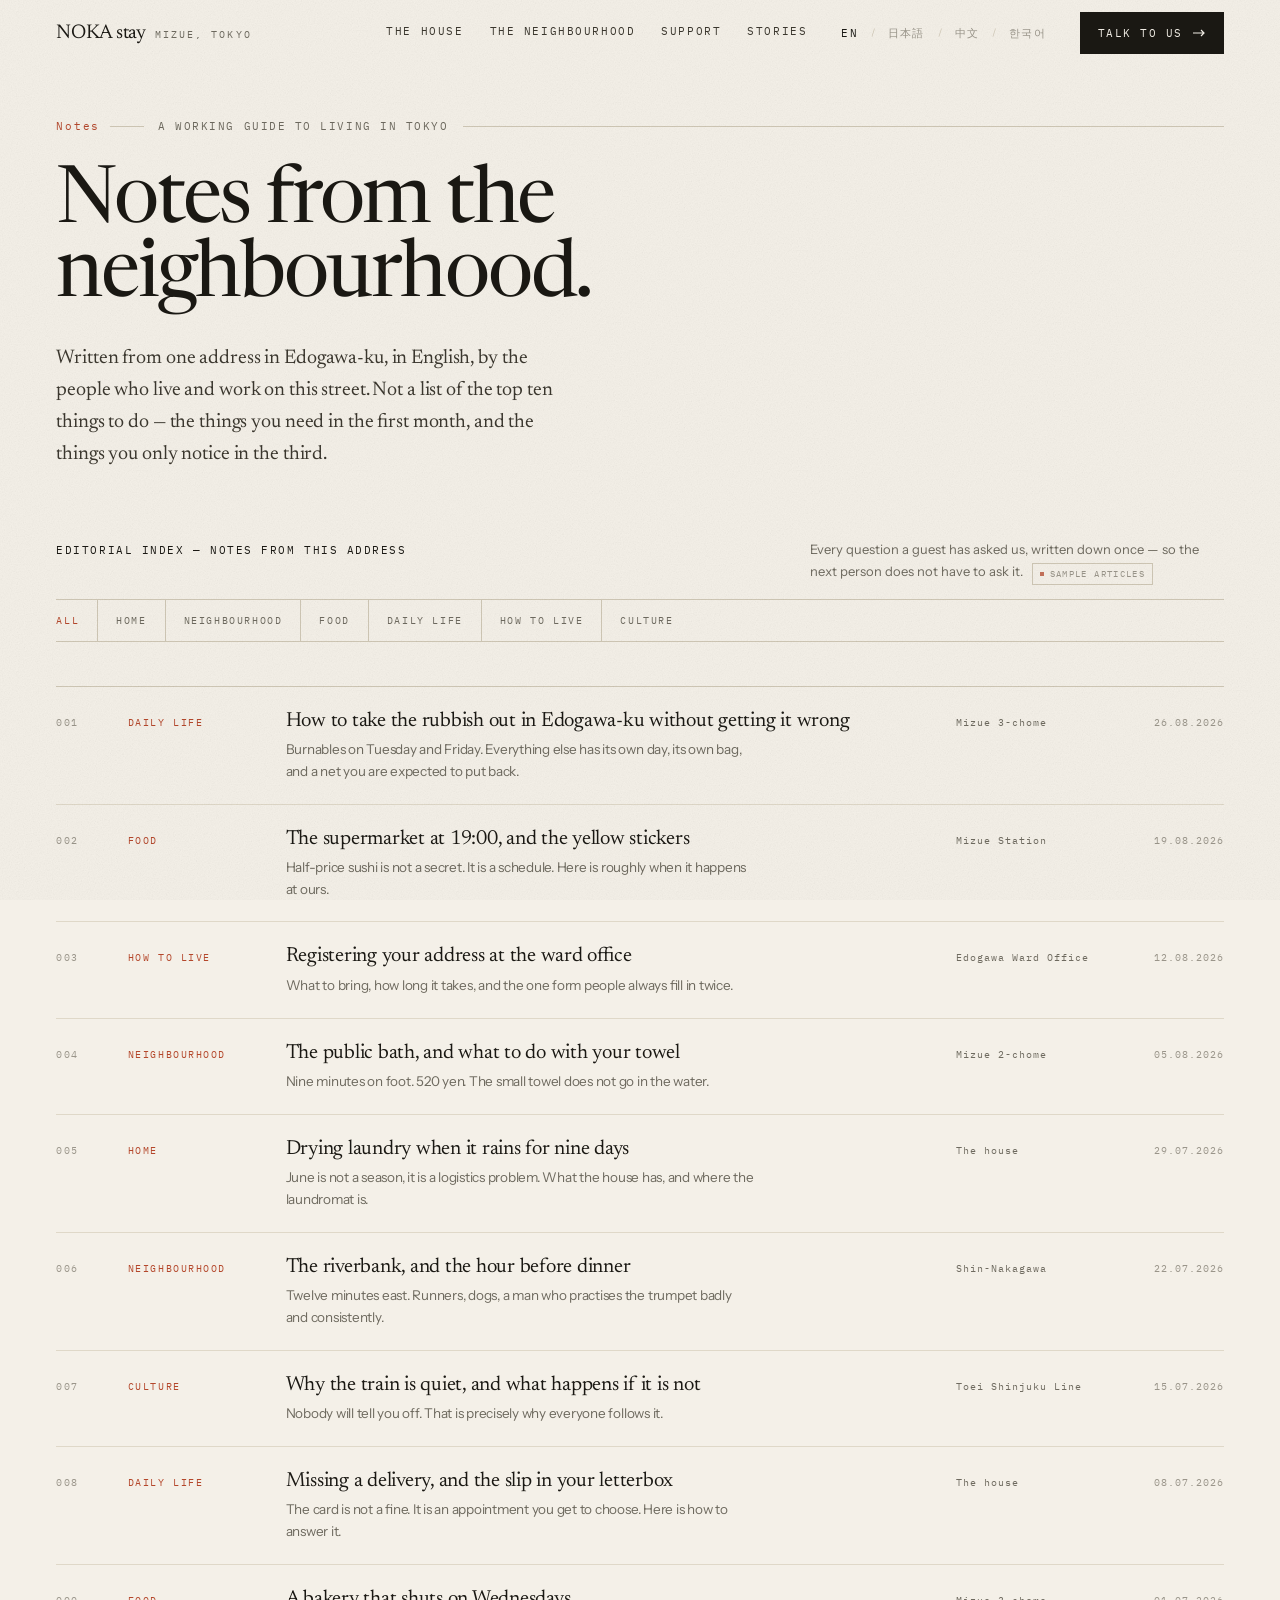
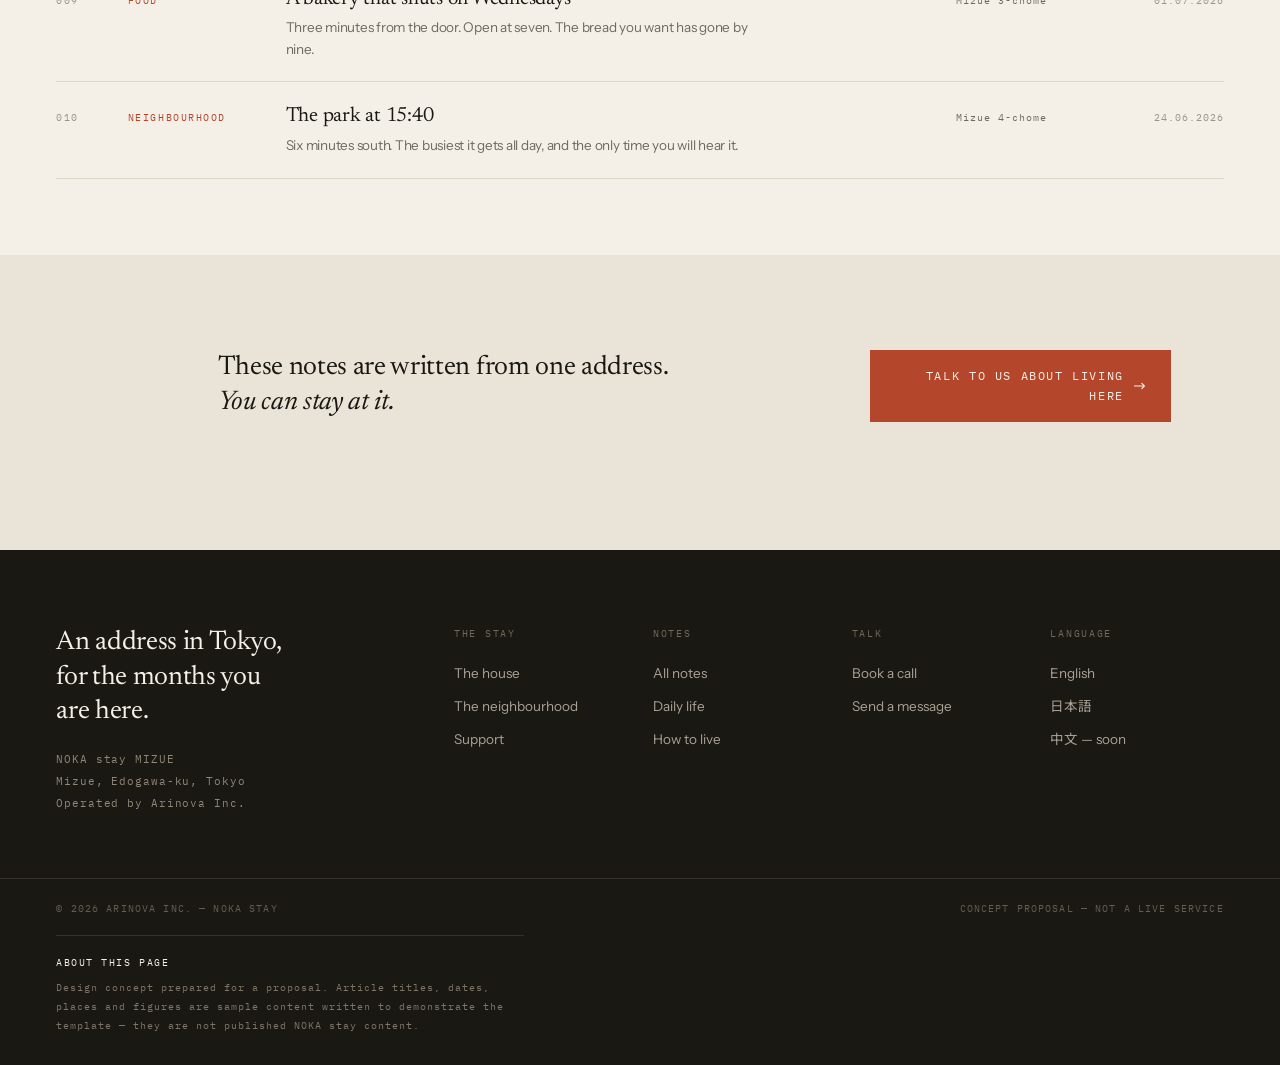
==== stories.html @ d30153d5 "NOKA stay — concept design proposal mock Static concept mock (LP + owned media index + article). Con" ====
<!doctype html>
<html lang="en">
<head>
<meta charset="utf-8">
<meta name="viewport" content="width=device-width, initial-scale=1">
<meta name="robots" content="noindex, nofollow">
<title>Notes from the neighbourhood — NOKA stay</title>
<link rel="preconnect" href="https://fonts.googleapis.com">
<link rel="preconnect" href="https://fonts.gstatic.com" crossorigin>
<link href="https://fonts.googleapis.com/css2?family=Newsreader:ital,opsz,wght@0,6..72,300..600;1,6..72,300..500&family=Instrument+Sans:wght@400;500&family=IBM+Plex+Mono:wght@400;500&family=Noto+Sans+JP:wght@400&family=Noto+Serif+JP:wght@400&display=swap" rel="stylesheet">
<link rel="stylesheet" href="css/tokens.css">
<link rel="stylesheet" href="css/app.css">
</head>
<body>

<header class="hdr is-stuck">
  <div class="wrap hdr__in">
    <a class="brand" href="index.html"><span class="brand__n">NOKA stay</span><span class="brand__t">Mizue, Tokyo</span></a>
    <nav class="nav">
      <a href="index.html#home">The house</a>
      <a href="index.html#street">The neighbourhood</a>
      <a href="index.html#help">Support</a>
      <a href="stories.html">Stories</a>
    </nav>
    <div class="lang">
      <button data-lang class="is-on">EN</button><span>/</span>
      <button data-lang>日本語</button><span>/</span>
      <button data-lang>中文</button><span>/</span>
      <button data-lang>한국어</button>
    </div>
    <a class="btn" href="index.html#talk">Talk to us
      <svg class="btn__ar" width="13" height="8" viewBox="0 0 13 8" fill="none"><path d="M0 4h11M8 1l3 3-3 3" stroke="currentColor" stroke-width="1.2"/></svg>
    </a>
  </div>
</header>

<section class="mhero">
  <div class="wrap">
    <div class="mhero__k"><span class="secno">Notes</span><span class="mono">A working guide to living in Tokyo</span></div>
    <h1 class="d1 mhero__t rv">Notes from the neighbourhood.</h1>
    <p class="lede mhero__d rv rv-d1">Written from one address in Edogawa-ku, in English, by the people who live
      and work on this street. Not a list of the top ten things to do — the things you need
      in the first month, and the things you only notice in the third.</p>
  </div>
</section>

<section class="section--tight">
  <div class="wrap">
    <div class="idx__count rv">
      <p class="mono mono--ink">Editorial index — notes from this address</p>
      <p class="small" style="max-width:46ch;margin:0">Every question a guest has asked us, written down once —
        so the next person does not have to ask it. <span class="prov" style="margin-left:6px">Sample articles</span></p>
    </div>

    <div class="media__cats rv">
      <a class="media__cat is-on" href="#" data-cat="all">All</a>
      <a class="media__cat" href="#" data-cat="home">Home</a>
      <a class="media__cat" href="#" data-cat="hood">Neighbourhood</a>
      <a class="media__cat" href="#" data-cat="food">Food</a>
      <a class="media__cat" href="#" data-cat="daily">Daily life</a>
      <a class="media__cat" href="#" data-cat="howto">How to live</a>
      <a class="media__cat" href="#" data-cat="culture">Culture</a>
    </div>

    <ul class="idx rv">
      <li data-row-cat="daily"><a class="idx__row" href="story.html">
        <span class="idx__no">001</span><span class="idx__cat">Daily life</span>
        <span class="idx__ti">How to take the rubbish out in Edogawa-ku without getting it wrong
          <span>Burnables on Tuesday and Friday. Everything else has its own day, its own bag, and a net you are expected to put back.</span></span>
        <span class="idx__pl">Mizue 3-chome</span><span class="idx__dt">26.08.2026</span>
        <figure class="plate plate--land t-morning idx__peek"><div class="plate__tone"></div><svg class="plate__art"><use href="#p-street"/></svg><div class="plate__grain"></div></figure>
      </a></li>
      <li data-row-cat="food"><a class="idx__row" href="story.html">
        <span class="idx__no">002</span><span class="idx__cat">Food</span>
        <span class="idx__ti">The supermarket at 19:00, and the yellow stickers
          <span>Half-price sushi is not a secret. It is a schedule. Here is roughly when it happens at ours.</span></span>
        <span class="idx__pl">Mizue Station</span><span class="idx__dt">19.08.2026</span>
        <figure class="plate plate--land t-evening idx__peek"><div class="plate__tone"></div><svg class="plate__art"><use href="#p-market"/></svg><div class="plate__grain"></div></figure>
      </a></li>
      <li data-row-cat="howto"><a class="idx__row" href="story.html">
        <span class="idx__no">003</span><span class="idx__cat">How to live</span>
        <span class="idx__ti">Registering your address at the ward office
          <span>What to bring, how long it takes, and the one form people always fill in twice.</span></span>
        <span class="idx__pl">Edogawa Ward Office</span><span class="idx__dt">12.08.2026</span>
        <figure class="plate plate--land t-day idx__peek"><div class="plate__tone"></div><svg class="plate__art"><use href="#p-desk"/></svg><div class="plate__grain"></div></figure>
      </a></li>
      <li data-row-cat="hood"><a class="idx__row" href="story.html">
        <span class="idx__no">004</span><span class="idx__cat">Neighbourhood</span>
        <span class="idx__ti">The public bath, and what to do with your towel
          <span>Nine minutes on foot. 520 yen. The small towel does not go in the water.</span></span>
        <span class="idx__pl">Mizue 2-chome</span><span class="idx__dt">05.08.2026</span>
        <figure class="plate plate--land t-night idx__peek"><div class="plate__tone"></div><svg class="plate__art"><use href="#p-sento"/></svg><div class="plate__grain"></div></figure>
      </a></li>
      <li data-row-cat="home"><a class="idx__row" href="story.html">
        <span class="idx__no">005</span><span class="idx__cat">Home</span>
        <span class="idx__ti">Drying laundry when it rains for nine days
          <span>June is not a season, it is a logistics problem. What the house has, and where the laundromat is.</span></span>
        <span class="idx__pl">The house</span><span class="idx__dt">29.07.2026</span>
        <figure class="plate plate--land t-day idx__peek"><div class="plate__tone"></div><svg class="plate__art"><use href="#p-laundry"/></svg><div class="plate__grain"></div></figure>
      </a></li>
      <li data-row-cat="hood"><a class="idx__row" href="story.html">
        <span class="idx__no">006</span><span class="idx__cat">Neighbourhood</span>
        <span class="idx__ti">The riverbank, and the hour before dinner
          <span>Twelve minutes east. Runners, dogs, a man who practises the trumpet badly and consistently.</span></span>
        <span class="idx__pl">Shin-Nakagawa</span><span class="idx__dt">22.07.2026</span>
        <figure class="plate plate--land t-evening idx__peek"><div class="plate__tone"></div><svg class="plate__art"><use href="#p-river"/></svg><div class="plate__grain"></div></figure>
      </a></li>
      <li data-row-cat="culture"><a class="idx__row" href="story.html">
        <span class="idx__no">007</span><span class="idx__cat">Culture</span>
        <span class="idx__ti">Why the train is quiet, and what happens if it is not
          <span>Nobody will tell you off. That is precisely why everyone follows it.</span></span>
        <span class="idx__pl">Toei Shinjuku Line</span><span class="idx__dt">15.07.2026</span>
        <figure class="plate plate--land t-day idx__peek"><div class="plate__tone"></div><svg class="plate__art"><use href="#p-train"/></svg><div class="plate__grain"></div></figure>
      </a></li>
      <li data-row-cat="daily"><a class="idx__row" href="story.html">
        <span class="idx__no">008</span><span class="idx__cat">Daily life</span>
        <span class="idx__ti">Missing a delivery, and the slip in your letterbox
          <span>The card is not a fine. It is an appointment you get to choose. Here is how to answer it.</span></span>
        <span class="idx__pl">The house</span><span class="idx__dt">08.07.2026</span>
        <figure class="plate plate--land t-morning idx__peek"><div class="plate__tone"></div><svg class="plate__art"><use href="#p-street"/></svg><div class="plate__grain"></div></figure>
      </a></li>
      <li data-row-cat="food"><a class="idx__row" href="story.html">
        <span class="idx__no">009</span><span class="idx__cat">Food</span>
        <span class="idx__ti">A bakery that shuts on Wednesdays
          <span>Three minutes from the door. Open at seven. The bread you want has gone by nine.</span></span>
        <span class="idx__pl">Mizue 3-chome</span><span class="idx__dt">01.07.2026</span>
        <figure class="plate plate--land t-morning idx__peek"><div class="plate__tone"></div><svg class="plate__art"><use href="#p-bakery"/></svg><div class="plate__grain"></div></figure>
      </a></li>
      <li data-row-cat="hood"><a class="idx__row" href="story.html">
        <span class="idx__no">010</span><span class="idx__cat">Neighbourhood</span>
        <span class="idx__ti">The park at 15:40
          <span>Six minutes south. The busiest it gets all day, and the only time you will hear it.</span></span>
        <span class="idx__pl">Mizue 4-chome</span><span class="idx__dt">24.06.2026</span>
        <figure class="plate plate--land t-day idx__peek"><div class="plate__tone"></div><svg class="plate__art"><use href="#p-park"/></svg><div class="plate__grain"></div></figure>
      </a></li>
    </ul>
  </div>
</section>

<section class="section--tight" style="background:var(--paper-2)">
  <div class="wrap backto" style="border-top:0">
    <div class="backto__l">
      <p class="d3">These notes are written from one address.<br><span class="it">You can stay at it.</span></p>
    </div>
    <div class="backto__r">
      <a class="btn btn--lg btn--acc" href="index.html#talk">Talk to us about living here
        <svg class="btn__ar" width="13" height="8" viewBox="0 0 13 8" fill="none"><path d="M0 4h11M8 1l3 3-3 3" stroke="currentColor" stroke-width="1.2"/></svg></a>
    </div>
  </div>
</section>
<footer class="ft">
  <div class="wrap ft__grid">
    <div class="ft__b">
      <p class="d3" style="color:var(--paper);max-width:16ch">An address in Tokyo, for the months you are here.</p>
      <p class="ft__addr">NOKA stay MIZUE<br>Mizue, Edogawa-ku, Tokyo<br>Operated by Arinova Inc.</p>
    </div>
    <div class="ft__n"><h4>The stay</h4><a href="index.html#home">The house</a><a href="index.html#street">The neighbourhood</a><a href="index.html#help">Support</a></div>
    <div class="ft__n"><h4>Notes</h4><a href="stories.html">All notes</a><a href="stories.html">Daily life</a><a href="stories.html">How to live</a></div>
    <div class="ft__n"><h4>Talk</h4><a href="index.html#talk">Book a call</a><a href="index.html#talk">Send a message</a></div>
    <div class="ft__n"><h4>Language</h4><a href="#">English</a><a href="#">日本語</a><a href="#">中文 — soon</a></div>
  </div>
  <div class="wrap ft__bot"><p>© 2026 Arinova Inc. — NOKA stay</p><p>Concept proposal — not a live service</p></div>
  <div class="wrap"><p class="ft__note"><b>About this page</b>
    Design concept prepared for a proposal. Article titles, dates, places and figures are sample content
    written to demonstrate the template — they are not published NOKA stay content.</p></div>
</footer>
<div class="mbar"><div class="mbar__t"><b>Mizue, Edogawa-ku</b><span>A whole house, built for long stays</span></div><a class="btn btn--acc" href="index.html#talk">Talk to us</a></div>
<script src="js/plates.js"></script>
<script src="js/app.js"></script>
</body>
</html>
---- css/tokens.css ----
/* ==========================================================================
   NOKA stay — Design Tokens
   色は「日本の日常」から抽出している。観光の色（桜・朱・抹茶）は一切使わない。
   ========================================================================== */

:root {
  /* --- 面 / Surfaces ------------------------------------------------------
     紙・障子・朝の壁。わずかに黄みを含む白。純白は使わない（画面が硬くなる） */
  --paper:        #F4F0E8;   /* 主背景：ざら紙 */
  --paper-2:      #EAE4D8;   /* 版面の沈み：封筒・段ボール */
  --paper-3:      #DED7C7;   /* 図版の地 */

  /* --- 墨 / Ink -----------------------------------------------------------
     真っ黒にしない。夜の東京は黒ではなく、わずかに温かい灰色 */
  --ink:          #1A1813;   /* 見出し・反転セクションの地 */
  --ink-2:        #3B372E;   /* 本文 */
  --ink-3:        #6E6A5F;   /* 副次テキスト：コンクリート・道路 */
  --ink-4:        #9A958A;   /* 注記 */

  /* --- 罫 / Rules ---------------------------------------------------------
     地図の等高線の細さ。1px より細く見えるように色で調整する */
  --rule:         #CFC7B5;
  --rule-soft:    #DFD8C8;
  --rule-ink:     #34302A;   /* 反転時の罫 */

  /* --- 差し色 / Accent ----------------------------------------------------
     柿。夕方の陽、郵便受け、消火器、鳥居ではない赤。1ページに数点だけ置く */
  --persimmon:    #B4472B;
  --persimmon-2:  #8E3620;

  /* --- 補助色（すべて実在の生活物から） ------------------------------------ */
  --tatami:       #8F8F63;   /* 畳の縁・青のり */
  --line-toei:    #8A9B7B;   /* 都営新宿線のラインカラー（リーフ）を落ち着かせた値 */
  --sky:          #A9B8BD;   /* 朝の空・電車の窓ガラス */
  --river:        #93A7AC;   /* 新中川 */

  /* --- タイポグラフィ -------------------------------------------------------
     Newsreader   : 見出し（Editorial セリフ。イタリックを感情の行に使う）
     Instrument Sans : UI・本文
     IBM Plex Mono: 住所・時刻・徒歩分・座標（＝「地図と標識の語彙」）
     すべて SIL Open Font License / Wix にアップロード可 */
  --ff-display: "Newsreader", "Noto Serif JP", "Hiragino Mincho ProN", serif;
  --ff-sans:    "Instrument Sans", "Noto Sans JP", -apple-system, "Hiragino Sans", sans-serif;
  --ff-mono:    "IBM Plex Mono", "SFMono-Regular", Menlo, monospace;
  --ff-jp:      "Noto Serif JP", "Hiragino Mincho ProN", serif;

  /* 和欧混植：和文は欧文より一段小さく、字間をわずかに開ける */
  --jp-size:    0.92em;
  --jp-track:   0.02em;

  /* --- 寸法 ---------------------------------------------------------------- */
  --page:       1440px;
  --gutter:     clamp(20px, 4.4vw, 72px);
  --col-gap:    clamp(16px, 2vw, 32px);

  /* --- 動き ----------------------------------------------------------------
     速くしない。静かだが確かに動く。 */
  --ease:       cubic-bezier(.22, .61, .36, 1);
  --ease-out:   cubic-bezier(.16, 1, .3, 1);
  --dur:        720ms;
  --dur-fast:   260ms;

  /* --- 粒子（紙の目） ------------------------------------------------------- */
  --grain: url("data:image/svg+xml,%3Csvg xmlns='http://www.w3.org/2000/svg' width='220' height='220'%3E%3Cfilter id='n'%3E%3CfeTurbulence type='fractalNoise' baseFrequency='0.86' numOctaves='4' stitchTiles='stitch'/%3E%3CfeColorMatrix type='saturate' values='0'/%3E%3C/filter%3E%3Crect width='100%25' height='100%25' filter='url(%23n)' opacity='0.42'/%3E%3C/svg%3E");
}
---- css/app.css ----
/* ==========================================================================
   NOKA stay — Application styles
   構成: 00 reset / 01 type / 02 layout / 03 plate / 04 header / 05 hero
        06 sections / 07 map / 08 media / 09 cta / 10 footer / 11 motion
   ========================================================================== */

/* 00 — reset ------------------------------------------------------------- */
*, *::before, *::after { box-sizing: border-box; }
html { -webkit-text-size-adjust: 100%; scroll-behavior: smooth; }
body {
  margin: 0;
  background: var(--paper);
  color: var(--ink-2);
  font-family: var(--ff-sans);
  font-size: 16px;
  line-height: 1.72;
  font-feature-settings: "kern" 1, "liga" 1;
  -webkit-font-smoothing: antialiased;
  text-rendering: optimizeLegibility;
  overflow-x: hidden;
}
body::before {                    /* 紙の目を全面に薄く敷く */
  content: ""; position: fixed; inset: 0; z-index: 9999;
  background-image: var(--grain);
  opacity: .30; mix-blend-mode: multiply; pointer-events: none;
}
img, svg { display: block; max-width: 100%; }
a { color: inherit; text-decoration: none; }
h1, h2, h3, h4, p, figure, blockquote { margin: 0; }
ul, ol { margin: 0; padding: 0; list-style: none; }
button { font: inherit; color: inherit; background: none; border: 0; cursor: pointer; }
::selection { background: var(--persimmon); color: var(--paper); }

/* 仮データの注記。モックが自分で「ここは未確定」と申告する。
   写真枠の photo brief と同じ語彙なので、注記自体がデザインの一部として成立する。 */
.prov {
  display: inline-flex; align-items: center; gap: 6px;
  font-family: var(--ff-mono); font-size: 8.5px; letter-spacing: .16em; text-transform: uppercase;
  color: var(--ink-4); border: 1px solid var(--rule); padding: 3px 7px; white-space: nowrap;
}
.prov::before { content: ""; width: 4px; height: 4px; background: var(--persimmon); opacity: .75; }
.invert .prov { color: #8A8474; border-color: var(--rule-ink); }
.band__over .prov { color: rgba(244,240,232,.7); border-color: rgba(244,240,232,.3); }
.provline { display: flex; align-items: center; gap: 12px; flex-wrap: wrap; }

/* 01 — typography -------------------------------------------------------- */
.d1, .d2, .d3 { font-family: var(--ff-display); font-weight: 400; color: var(--ink); }

.d1 {                             /* Hero の住所 */
  font-size: clamp(42px, 6.2vw, 94px);
  line-height: .94;
  letter-spacing: -0.028em;
}
.d2 {                             /* セクション見出し */
  font-size: clamp(30px, 4.1vw, 62px);
  line-height: 1.06;
  letter-spacing: -0.022em;
}
.d3 {
  font-size: clamp(21px, 2.1vw, 30px);
  line-height: 1.28;
  letter-spacing: -0.012em;
}
.it { font-style: italic; }       /* 感情の行にだけイタリックを使う */

.lede {
  font-family: var(--ff-display);
  font-size: clamp(18px, 1.55vw, 23px);
  line-height: 1.62;
  color: var(--ink-2);
  letter-spacing: -0.006em;
}
.body { font-size: 15.5px; line-height: 1.78; color: var(--ink-2); }
.small { font-size: 13px; line-height: 1.66; color: var(--ink-3); }

.jp { font-family: var(--ff-jp); font-size: var(--jp-size); letter-spacing: var(--jp-track); }
.jp-sans { font-family: var(--ff-sans); font-size: var(--jp-size); letter-spacing: var(--jp-track); }

/* mono — 住所・時刻・徒歩分・座標。ブランドの指紋 */
.mono {
  font-family: var(--ff-mono);
  font-size: 11px;
  letter-spacing: .14em;
  text-transform: uppercase;
  color: var(--ink-3);
  font-weight: 400;
}
.mono--ink { color: var(--ink); }
.mono--acc { color: var(--persimmon); }
.mono--lg { font-size: 13px; letter-spacing: .1em; }

/* セクション番号：左端に小さく置く */
.secno {
  font-family: var(--ff-mono); font-size: 11px; letter-spacing: .16em;
  color: var(--persimmon); display: flex; align-items: center; gap: 10px;
}
.secno::after { content: ""; width: 34px; height: 1px; background: var(--rule); }

/* 02 — layout ------------------------------------------------------------ */
.wrap { width: 100%; max-width: var(--page); margin: 0 auto; padding: 0 var(--gutter); }
.grid { display: grid; grid-template-columns: repeat(12, 1fr); gap: var(--col-gap); }
.rule { height: 1px; background: var(--rule); border: 0; margin: 0; }
.section { padding: clamp(72px, 9vw, 148px) 0; position: relative; }
.section--tight { padding: clamp(30px, 3.4vw, 52px) 0 clamp(56px, 6vw, 96px); }

/* 反転セクション（05 の「壁」だけに使う。編集のリズムを作る） */
.invert {
  background: var(--ink); color: #C9C3B4;
  --rule: var(--rule-ink);
}
.invert .d1, .invert .d2, .invert .d3 { color: var(--paper); }
.invert .mono { color: #8A8474; }
.invert .body, .invert .lede { color: #BDB7A8; }

/* 03 — plate（写真スロット） ---------------------------------------------
   現時点では線画＋階調で構成している。実写が入る場合は
   .plate に style="--photo:url(...)" を足すだけでよく、レイアウトは 1px も動かない。 */
.plate {
  position: relative; overflow: hidden;
  background: var(--paper-2);
  border: 1px solid var(--rule-soft);
}
.plate__tone {
  position: absolute; inset: 0;
  background:
    var(--photo, none) center/cover no-repeat,
    linear-gradient(168deg, var(--t1, #E5DFD1) 0%, var(--t2, #CFC7B5) 58%, var(--t3, #B9B1A0) 100%);
}
.plate__grain {
  position: absolute; inset: 0; background-image: var(--grain);
  opacity: .5; mix-blend-mode: multiply; pointer-events: none;
}
/* ビネットは「写真らしさ」の演出でしかなかったので廃止した。
   階調そのものが時間帯を語れば足りる。 */
.plate__vig { display: none; }
.plate__art {                     /* 線画。実写が入ったら消える */
  position: absolute; inset: 0; width: 100%; height: 100%;
  color: var(--ink); opacity: .62;
}
.plate[style*="--photo"] .plate__art { display: none; }
.plate__cap {
  position: absolute; left: 14px; bottom: 12px; right: 14px; z-index: 2;
  font-family: var(--ff-mono); font-size: 10px; letter-spacing: .12em;
  text-transform: uppercase; color: var(--ink);
  background: rgba(244,240,232,.82); backdrop-filter: blur(2px);
  padding: 5px 8px; width: fit-content; max-width: 100%;
}
.plate--tall  { aspect-ratio: 3 / 3.7; }
.plate__cap--r { left: auto; right: 14px; }

/* ── PHOTO PLATE ───────────────────────────────────────────────────
   線画はブランドの言語、写真は東京のリアリティ。役割が違う。
   ここは本番で実写が入る枠であることを、隠さずに設計している。
   灰色の箱にはせず、雑誌の写真指定（photo brief）として組む。 */
.plate--photo .plate__art { display: none; }
.plate--photo .plate__tone {
  background:
    var(--photo, none) center/cover no-repeat,
    radial-gradient(46% 78% at 26% 22%, rgba(255,253,247,.92) 0%, rgba(255,253,247,0) 62%),
    radial-gradient(70% 90% at 84% 96%, rgba(26,24,19,.5) 0%, rgba(26,24,19,0) 70%),
    linear-gradient(157deg, var(--t1) 0%, var(--t2) 40%, var(--t3) 100%);
}
.plate--photo .plate__grain { opacity: .72; }

/* 構図ガイド：三分割とフォーカス枠。
   「ここに写真が入る」ではなく「ここに、こう入る」まで見せる。 */
.plate__guide { position: absolute; inset: 0; pointer-events: none; z-index: 1; }
.plate__guide i {
  position: absolute; background: rgba(244,240,232,.34);
}
.plate__guide i:nth-child(1) { left: 33.333%; top: 0; bottom: 0; width: 1px; }
.plate__guide i:nth-child(2) { left: 66.666%; top: 0; bottom: 0; width: 1px; }
.plate__guide i:nth-child(3) { top: 33.333%; left: 0; right: 0; height: 1px; }
.plate__guide i:nth-child(4) { top: 66.666%; left: 0; right: 0; height: 1px; }
.plate__focus {
  position: absolute; left: 9%; top: 24%; width: 15%; aspect-ratio: 3/4; z-index: 1;
  border: 1px solid rgba(180,71,43,.75); pointer-events: none;
}
.plate__focus::after {
  content: "SUBJECT"; position: absolute; left: 0; top: -17px;
  font-family: var(--ff-mono); font-size: 8.5px; letter-spacing: .16em; color: var(--persimmon);
}
.plate[style*="--photo"] .plate__guide,
.plate[style*="--photo"] .plate__focus { display: none; }
/* 四隅のトンボ */
.plate__marks i {
  position: absolute; width: 15px; height: 15px; opacity: .5;
  border-color: var(--paper); border-style: solid; border-width: 0;
}
.plate__marks i:nth-child(1) { top: 11px; left: 11px;  border-top-width: 1px; border-left-width: 1px; }
.plate__marks i:nth-child(2) { top: 11px; right: 11px; border-top-width: 1px; border-right-width: 1px; }
.plate__marks i:nth-child(3) { bottom: 11px; left: 11px;  border-bottom-width: 1px; border-left-width: 1px; }
.plate__marks i:nth-child(4) { bottom: 11px; right: 11px; border-bottom-width: 1px; border-right-width: 1px; }
.plate[style*="--photo"] .plate__marks { display: none; }

/* 写真指定：何を、いつ、どう撮るか。発注者がそのまま撮影指示に使える */
.plate__brief {
  position: absolute; right: 22px; top: 22px; left: auto; max-width: 316px; z-index: 4;
  background: rgba(244,240,232,.9); backdrop-filter: blur(3px);
  border-left: 2px solid var(--persimmon); padding: 12px 14px 13px;
}
.plate[style*="--photo"] .plate__brief { display: none; }
.plate__brief b {
  display: block; font-family: var(--ff-mono); font-size: 9px; letter-spacing: .18em;
  text-transform: uppercase; color: var(--persimmon); font-weight: 400; margin-bottom: 6px;
}
.plate__brief strong {
  display: block; font-family: var(--ff-display); font-weight: 400; font-size: 17px;
  color: var(--ink); line-height: 1.25; letter-spacing: -.01em; margin-bottom: 5px;
}
.plate__brief span { display: block; font-size: 12.5px; line-height: 1.55; color: var(--ink-2); }
.plate__brief em {
  display: block; font-style: normal; margin-top: 8px; padding-top: 8px;
  border-top: 1px solid var(--rule); font-family: var(--ff-mono);
  font-size: 9px; letter-spacing: .13em; text-transform: uppercase; color: var(--ink-4);
}

/* 全幅の写真帯：完成サイトとしての体温はここで出す */
.bleed { margin-left: calc(50% - 50vw); margin-right: calc(50% - 50vw); width: 100vw; }
.band { position: relative; aspect-ratio: 21 / 8.2; max-height: 58svh; }
.band__over {
  position: absolute; left: 0; right: 0; bottom: 0; z-index: 3;
  padding: clamp(30px, 5vw, 76px) var(--gutter) clamp(24px, 3.4vw, 44px);
  background: linear-gradient(transparent, rgba(26,24,19,.58));
}
.band__over .d3 { color: var(--paper); max-width: 30ch; }
.band__over .mono { color: rgba(244,240,232,.72); }
.band__in { width: 100%; max-width: var(--page); margin: 0 auto; }
.plate--port  { aspect-ratio: 4 / 5; }
.plate--sq    { aspect-ratio: 1 / 1; }
.plate--land  { aspect-ratio: 4 / 3; }
.plate--wide  { aspect-ratio: 16 / 9; }
.plate--strip { aspect-ratio: 21 / 9; }

/* 階調のバリエーション：時間帯を色で持つ */
.t-morning { --t1:#EFE8D8; --t2:#D9D2C0; --t3:#C2BCAB; }
.t-day     { --t1:#E7E3D7; --t2:#CBC9BC; --t3:#AFAFA2; }
.t-evening { --t1:#E8DACB; --t2:#CDB49F; --t3:#A9836A; }
.t-night   { --t1:#8E8C85; --t2:#5B5A55; --t3:#33322E; }
.t-night .plate__art { color: var(--paper); opacity: .5; }
.t-night .plate__cap { background: rgba(26,24,19,.72); color: var(--paper); }

/* 04 — header ------------------------------------------------------------ */
.hdr {
  position: fixed; inset: 0 0 auto 0; z-index: 100;
  background: rgba(244,240,232,.0);
  transition: background var(--dur-fast) var(--ease), border-color var(--dur-fast) var(--ease);
  border-bottom: 1px solid transparent;
}
.hdr.is-stuck {
  background: rgba(244,240,232,.88);
  backdrop-filter: blur(10px) saturate(1.1);
  border-bottom-color: var(--rule);
}
.hdr__in { display: flex; align-items: center; gap: 28px; height: 66px; }
.brand { display: flex; align-items: baseline; gap: 9px; margin-right: auto; }
.brand__n { font-family: var(--ff-display); font-size: 20px; letter-spacing: -.015em; color: var(--ink); }
.brand__t { font-family: var(--ff-mono); font-size: 9.5px; letter-spacing: .22em; color: var(--ink-3); text-transform: uppercase; }
.nav { display: flex; gap: 26px; }
.nav a {
  font-family: var(--ff-mono); font-size: 10.5px; letter-spacing: .15em;
  text-transform: uppercase; color: var(--ink-2); padding-bottom: 2px;
  border-bottom: 1px solid transparent; transition: border-color var(--dur-fast) var(--ease);
}
.nav a:hover { border-bottom-color: var(--persimmon); }
.lang { display: flex; align-items: center; gap: 7px; }
.lang button {
  font-family: var(--ff-mono); font-size: 10.5px; letter-spacing: .12em; color: var(--ink-4);
  transition: color var(--dur-fast) var(--ease);
}
.lang button.is-on { color: var(--ink); }
.lang button:not(.is-on):hover { color: var(--ink-2); }
.lang span { color: var(--rule); font-size: 10px; }

.btn {
  display: inline-flex; align-items: center; gap: 10px;
  font-family: var(--ff-mono); font-size: 10.5px; letter-spacing: .14em; text-transform: uppercase;
  color: var(--paper); background: var(--ink);
  padding: 11px 17px; border: 1px solid var(--ink);
  transition: background var(--dur-fast) var(--ease), color var(--dur-fast) var(--ease),
              border-color var(--dur-fast) var(--ease);
}
.btn:hover { background: var(--persimmon); border-color: var(--persimmon); }
.btn__ar { transition: transform var(--dur-fast) var(--ease-out); }
.btn:hover .btn__ar { transform: translateX(4px); }
.btn--ghost { background: none; color: var(--ink); }
.btn--ghost:hover { background: var(--ink); color: var(--paper); }
.btn--lg { padding: 15px 24px; font-size: 11.5px; }
.btn--acc { background: var(--persimmon); border-color: var(--persimmon); }
.btn--acc:hover { background: var(--ink); border-color: var(--ink); }

/* テキストリンク（中間CTAは押し売りしない） */
.tlink {
  display: inline-flex; align-items: center; gap: 8px;
  font-family: var(--ff-mono); font-size: 10.5px; letter-spacing: .14em; text-transform: uppercase;
  color: var(--ink); padding-bottom: 3px;
  border-bottom: 1px solid var(--rule);
  transition: border-color var(--dur-fast) var(--ease), color var(--dur-fast) var(--ease);
}
.tlink:hover { border-bottom-color: var(--persimmon); color: var(--persimmon); }
.tlink svg { transition: transform var(--dur-fast) var(--ease-out); }
.tlink:hover svg { transform: translateX(3px); }

/* 05 — hero -------------------------------------------------------------- */
.hero { position: relative; padding-top: 66px; }
.hero__in {
  display: grid; grid-template-columns: repeat(12, 1fr);
  grid-template-rows: auto 1fr; gap: clamp(18px, 2.4vw, 34px) var(--col-gap);
  min-height: calc(100svh - 66px - 104px);
  padding: clamp(22px, 2.8vw, 42px) 0 0;
}
/* 上帯：セクション番号と、いまの瑞江の時刻 */
.hero__top { grid-column: 1 / 8; grid-row: 1; align-self: start; }
.coverlines { margin-top: clamp(22px, 2.8vw, 38px); max-width: 452px; }
.coverlines__k { display: block; margin-bottom: 14px; }
.coverlines ul { columns: 2; column-gap: var(--col-gap); }
.coverlines li {
  display: flex; align-items: baseline; gap: 10px; padding: 6px 0;
  font-family: var(--ff-mono); font-size: 11.5px; letter-spacing: .06em; color: var(--ink-2);
  break-inside: avoid;
}
.coverlines li span { flex: 1; border-bottom: 1px dotted var(--rule); transform: translateY(-3px); }
.coverlines li b { font-weight: 400; color: var(--ink); }
.hero__now { grid-column: 8 / 13; grid-row: 1; align-self: start; }

/* 左：住所とコピー */
.hero__l { grid-column: 1 / 7; grid-row: 2; align-self: end; padding-bottom: clamp(18px, 2.2vw, 34px); }
.hero__eyebrow { display: flex; align-items: center; gap: 12px; margin-bottom: clamp(18px, 2.2vw, 30px); }
.hero__eyebrow::after { content: ""; flex: 1; height: 1px; background: var(--rule); }

.addr { margin-bottom: clamp(16px, 2vw, 26px); }
/* 柿色の四角は地図の「あなたの住所」マーカーと同一。装飾ではなく、
   Hero と 03 の地図をつなぐ同じ記号として使っている。 */
.addr__pin {
  display: inline-block; width: 11px; height: 11px; background: var(--persimmon);
  margin-right: 14px; vertical-align: 0.06em;
}
.addr__l1 { display: block; }
.addr__l2 { display: block; color: var(--ink-2); }
.addr__l3 {
  display: block; font-family: var(--ff-mono); font-weight: 400;
  font-size: clamp(13px, 1.15vw, 17px); letter-spacing: .1em;
  color: var(--ink-3); margin-top: clamp(12px, 1.3vw, 18px);
}
.addr__l3 em { font-style: normal; color: var(--persimmon); }

.hero__copy { max-width: 34ch; margin-bottom: clamp(20px, 2.6vw, 34px); }
.hero__copy .d3 { color: var(--ink); }

/* 路線・徒歩時間：標識の語彙で組む */
.transit {
  display: flex; flex-wrap: wrap; align-items: center; gap: 0;
  border-top: 1px solid var(--rule); border-bottom: 1px solid var(--rule);
  margin-bottom: clamp(24px, 3vw, 36px);
}
.transit__i { display: flex; align-items: baseline; gap: 8px; padding: 11px 18px 11px 0; min-width: 0; }
.transit__i + .transit__i { border-left: 1px solid var(--rule); padding-left: 18px; }
.transit__k { font-family: var(--ff-mono); font-size: 9.5px; letter-spacing: .16em; color: var(--ink-4); text-transform: uppercase; }
.transit__v { font-family: var(--ff-mono); font-size: 13px; letter-spacing: .04em; color: var(--ink); }
.transit__line { width: 20px; height: 3px; background: var(--line-toei); align-self: center; }

.hero__cta { display: flex; align-items: center; gap: 18px; flex-wrap: wrap; }

/* 右：縦長の板 + 重ねた小さい板 */
.hero__r { grid-column: 8 / 13; grid-row: 2; align-self: end; position: relative; padding-bottom: clamp(18px, 2.2vw, 34px); }
.hero__plate-main { aspect-ratio: auto; height: clamp(300px, 46svh, 540px); }
.hero__plate-sub {
  position: absolute; left: -22%; bottom: 8%; width: 42%;
  box-shadow: 0 14px 40px -18px rgba(26,24,19,.44);
}

/* 生きている時計：いま瑞江で起きていること */
.now { text-align: right; margin-left: auto; max-width: 320px; }
.now__t {
  font-family: var(--ff-mono); font-size: clamp(22px, 2.3vw, 32px);
  letter-spacing: .02em; color: var(--ink); line-height: 1;
  font-variant-numeric: tabular-nums;
}
.now__t sup { font-size: .42em; letter-spacing: .12em; color: var(--ink-3); vertical-align: super; margin-left: 6px; }
.now__l { margin-top: 9px; font-family: var(--ff-mono); font-size: 10px; letter-spacing: .1em;
          color: var(--ink-3); line-height: 1.6; text-transform: uppercase; }
.now__dot {
  display: inline-block; width: 5px; height: 5px; border-radius: 50%;
  background: var(--persimmon); margin-right: 7px; vertical-align: middle;
  animation: pulse 2.6s var(--ease) infinite;
}
@keyframes pulse { 0%,100% { opacity: 1; } 50% { opacity: .28; } }

/* 下端のデータ帯 */
.databar {
  border-top: 1px solid var(--rule);
  display: flex; flex-wrap: wrap; gap: 0;
}
.databar__i {
  padding: 12px 24px 12px 0; display: flex; align-items: baseline; gap: 9px;
  min-width: 0; flex-wrap: wrap;
}
.databar__i + .databar__i { border-left: 1px solid var(--rule); padding-left: 26px; }
.databar__k { font-family: var(--ff-mono); font-size: 9px; letter-spacing: .18em; color: var(--ink-4); text-transform: uppercase; }
.databar__v { font-family: var(--ff-mono); font-size: 12px; letter-spacing: .04em; color: var(--ink-2); }

/* 06 — generic section head ---------------------------------------------- */
.shead { display: grid; grid-template-columns: repeat(12, 1fr); gap: var(--col-gap); align-items: start;
         margin-bottom: clamp(38px, 5vw, 72px); }
.shead__no { grid-column: 1 / 3; padding-top: 10px; }
.shead__ti { grid-column: 3 / 9; }
.shead__ai { grid-column: 9 / 13; padding-top: 10px; }
.shead__ti .lede { margin-top: clamp(16px, 1.8vw, 24px); max-width: 46ch; }

/* 02 HOME ---------------------------------------------------------------- */
.home__grid { display: grid; grid-template-columns: repeat(12, 1fr); gap: var(--col-gap); align-items: start; }
.home__a { grid-column: 1 / 6; }
.home__b { grid-column: 6 / 10; padding-top: clamp(48px, 8vw, 130px); }
.home__c { grid-column: 10 / 13; padding-top: clamp(20px, 3vw, 46px); }
.home__note { margin-top: 18px; }
.home__facts { margin-top: clamp(34px, 4vw, 56px); border-top: 1px solid var(--rule); }
.home__fact { display: flex; gap: 18px; padding: 15px 0; border-bottom: 1px solid var(--rule-soft); align-items: baseline; }
.home__fact dt { font-family: var(--ff-mono); font-size: 10px; letter-spacing: .15em; text-transform: uppercase;
                 color: var(--ink-4); width: 118px; flex: none; }
.home__fact dd { margin: 0; font-size: 14.5px; color: var(--ink-2); }
.home__fact b { font-family: var(--ff-mono); font-size: 15px; color: var(--ink); font-weight: 400; }

/* 04 AFTER TWO WEEKS ----------------------------------------------------- */
.days { display: grid; grid-template-columns: repeat(3, 1fr); gap: clamp(18px, 2.4vw, 40px); }
.days__c { position: relative; }
.days__mark { display: flex; align-items: baseline; gap: 12px; padding-bottom: 12px; margin-bottom: 18px;
              border-bottom: 1px solid var(--rule); }
.days__n { font-family: var(--ff-display); font-size: clamp(30px, 3.4vw, 48px); color: var(--ink); line-height: 1;
           letter-spacing: -.02em; }
.days__u { font-family: var(--ff-mono); font-size: 10px; letter-spacing: .16em; text-transform: uppercase; color: var(--ink-4); }
.days__t { margin-top: 18px; }
.days__q { margin-top: 12px; max-width: 32ch; }
.days__c:nth-child(2) { padding-top: clamp(20px, 3vw, 52px); }
.days__c:nth-child(3) { padding-top: clamp(40px, 6vw, 104px); }

/* 進行線：3枚をつなぐ細い線 */
.days__track { position: relative; height: 1px; background: var(--rule); margin: clamp(34px,4vw,58px) 0 0; }
.days__prog { position: absolute; inset: 0 auto 0 0; width: 0%; background: var(--persimmon);
              transition: width 120ms linear; }

/* 05 — the hard parts（反転）--------------------------------------------
   「壁」だけを並べると不安が残る。壁とその答えを必ず同じ行に置き、
   問題提示から解決までの距離を最短にしている。 */
.hard { border-top: 1px solid var(--rule-ink); }
.hard__row {
  display: grid; grid-template-columns: 44px 1fr 26px 1fr; gap: clamp(16px, 2.2vw, 34px);
  align-items: start; padding: clamp(20px, 2.4vw, 30px) 0;
  border-bottom: 1px solid var(--rule-ink);
}
.hard__n { font-family: var(--ff-mono); font-size: 10px; letter-spacing: .14em; color: #7C7667; padding-top: 6px; }
.hard__p { font-family: var(--ff-display); font-size: clamp(18px, 1.75vw, 24px); line-height: 1.3;
           color: #B4AE9E; letter-spacing: -.01em; }
.hard__p em { font-style: normal; display: block; margin-top: 7px; font-family: var(--ff-sans);
              font-size: 13.5px; line-height: 1.66; color: #8A8474; }
.hard__ar { padding-top: 9px; color: var(--persimmon); }
.hard__a { }
.hard__a strong {
  display: block; font-family: var(--ff-display); font-weight: 400;
  font-size: clamp(18px, 1.75vw, 24px); line-height: 1.3; color: var(--paper); letter-spacing: -.01em;
}
.hard__a span { display: block; margin-top: 7px; font-size: 13.5px; line-height: 1.66; color: #A9A395; }
.hard__k { font-family: var(--ff-mono); font-size: 9px; letter-spacing: .18em; text-transform: uppercase;
           color: var(--persimmon); margin-bottom: 8px; display: block; }

/* 22% は不安の証拠ではなく、事業の理由として置く */
.stat { display: grid; grid-template-columns: auto 1fr; gap: clamp(20px, 3vw, 44px); align-items: center;
        margin-top: clamp(30px, 4vw, 52px); }
.stat__n { font-family: var(--ff-display); font-size: clamp(56px, 7.4vw, 108px); line-height: .86;
           color: var(--persimmon); letter-spacing: -.04em; }
.stat__d { max-width: 44ch; color: #A9A395; font-size: 14.5px; line-height: 1.7; }
.stat__d b { color: var(--paper); font-weight: 400; }
.stat__src { margin-top: 10px; font-family: var(--ff-mono); font-size: 9.5px; letter-spacing: .1em; color: #6E6959; }

.hard__close { margin-top: clamp(28px, 3.4vw, 46px); display: flex; align-items: center;
               justify-content: space-between; gap: 20px; flex-wrap: wrap; }
.hard__close p { font-family: var(--ff-display); font-size: clamp(19px, 1.9vw, 26px); color: var(--paper);
                 letter-spacing: -.012em; }
.invert .tlink { color: var(--paper); border-bottom-color: var(--rule-ink); }
.invert .tlink:hover { color: var(--persimmon); border-bottom-color: var(--persimmon); }

/* 06 — why noka exists --------------------------------------------------- */
.answers { display: grid; grid-template-columns: repeat(12, 1fr); gap: var(--col-gap); }
.answers__i { grid-column: span 4; border-top: 1px solid var(--rule); padding-top: 20px; }
.answers__i--wide { grid-column: span 6; }
.care { display: grid; grid-template-columns: repeat(12, 1fr); gap: var(--col-gap); align-items: start; }
.care__l { grid-column: 1 / 6; }
.care__r { grid-column: 7 / 13; }
.care__list { border-top: 1px solid var(--rule); }
.care__i { display: grid; grid-template-columns: 26px 1fr; gap: 16px; padding: 15px 0;
           border-bottom: 1px solid var(--rule-soft); align-items: baseline; }
.care__i i { font-style: normal; color: var(--persimmon); font-family: var(--ff-mono); font-size: 10px;
             letter-spacing: .1em; }
.care__i p { font-size: 14.5px; line-height: 1.7; color: var(--ink-2); }
.care__i p b { font-weight: 400; color: var(--ink); font-family: var(--ff-display); font-size: 16px; }
.answers__k { display: flex; align-items: center; gap: 10px; margin-bottom: 14px; }
.answers__t { font-family: var(--ff-display); font-size: clamp(19px, 1.7vw, 24px); color: var(--ink);
              line-height: 1.3; letter-spacing: -.01em; margin-bottom: 10px; }

/* 07 — 生活圏マップ（ブランド資産） ---------------------------------------
   Google Maps の埋め込みではなく、NOKA stay 固有の図。
   拠点が増えても同じ体系で描ける（座標と地点リストを差し替えるだけ）。 */
.map { display: grid; grid-template-columns: repeat(12, 1fr); gap: var(--col-gap); align-items: start; }
.map__fig { grid-column: 1 / 9; position: relative; }
.map__side { grid-column: 9 / 13; }

.map__frame {
  position: relative; background: var(--paper-2);
  border: 1px solid var(--rule); aspect-ratio: 1 / 0.86;
}
.map__frame::after {                       /* 図版の紙目 */
  content: ""; position: absolute; inset: 0; background-image: var(--grain);
  opacity: .38; mix-blend-mode: multiply; pointer-events: none;
}
.map__svg { position: absolute; inset: 0; width: 100%; height: 100%; }
.map__corner {
  position: absolute; font-family: var(--ff-mono); font-size: 9.5px; letter-spacing: .14em;
  color: var(--ink-4); text-transform: uppercase;
}
.map__corner--tl { top: 12px; left: 14px; }
.map__corner--tr { top: 12px; right: 14px; text-align: right; }
.map__corner--bl { bottom: 12px; left: 14px; }

/* 拠点タブ：将来の展開を見せる */
.locs { display: flex; gap: 0; border-bottom: 1px solid var(--rule); margin-bottom: 22px; flex-wrap: wrap; }
.locs button {
  font-family: var(--ff-mono); font-size: 10.5px; letter-spacing: .16em; text-transform: uppercase;
  padding: 10px 16px 10px 0; color: var(--ink-4); position: relative;
  transition: color var(--dur-fast) var(--ease);
}
.locs button + button { padding-left: 16px; border-left: 1px solid var(--rule); }
.locs button.is-on { color: var(--ink); }
.locs button.is-on::after {
  content: ""; position: absolute; left: 0; right: 16px; bottom: -1px; height: 2px; background: var(--persimmon);
}
.locs button + button.is-on::after { left: 16px; right: 0; }
.locs button:disabled { color: #BEB8AA; cursor: default; }
.locs__soon { font-family: var(--ff-mono); font-size: 8.5px; letter-spacing: .1em; color: var(--persimmon);
              vertical-align: super; margin-left: 5px; }

/* 地点リスト：地図と双方向にハイライトする */
.pois { border-top: 1px solid var(--rule); }
.poi {
  display: grid; grid-template-columns: 1fr auto; align-items: baseline; gap: 12px;
  padding: 11px 4px 11px 0; border-bottom: 1px solid var(--rule-soft); cursor: pointer;
  transition: background var(--dur-fast) var(--ease), padding-left var(--dur-fast) var(--ease);
}
.poi:hover, .poi.is-on { background: rgba(180,71,43,.06); padding-left: 8px; }
.poi__n { font-size: 14.5px; color: var(--ink-2); display: flex; align-items: center; gap: 10px; }
.poi__n i { width: 6px; height: 6px; background: var(--ink-4); flex: none; font-style: normal; display: block; }
.poi.is-on .poi__n, .poi:hover .poi__n { color: var(--ink); }
.poi.is-on .poi__n i, .poi:hover .poi__n i { background: var(--persimmon); }
.poi__m { font-family: var(--ff-mono); font-size: 11px; letter-spacing: .06em; color: var(--ink-4);
          font-variant-numeric: tabular-nums; white-space: nowrap; }
.poi.is-on .poi__m, .poi:hover .poi__m { color: var(--persimmon); }
.poi--home .poi__n i { background: var(--persimmon); }
.poi--home .poi__n { color: var(--ink); }

/* SVG 内部 */
.mp-ring { fill: none; stroke: var(--rule); stroke-width: 1; stroke-dasharray: 3 5; }
.mp-ring-l { font-family: var(--ff-mono); font-size: 7px; letter-spacing: .1em; fill: var(--ink-4); }
.mp-road { fill: none; stroke: #D3CBB9; stroke-width: 1.2; }
.mp-road--main { stroke: #C6BDA9; stroke-width: 2.4; }
.mp-river { fill: none; stroke: var(--river); stroke-width: 6; opacity: .5; stroke-linecap: round; }
.mp-rail { fill: none; stroke: var(--line-toei); stroke-width: 2; opacity: .85; }
.mp-rail-tie { stroke: var(--line-toei); stroke-width: 1; opacity: .22; }
.mp-block { fill: #E3DDCD; stroke: #D6CFBD; stroke-width: .8; }
.mp-green { fill: #D9DCC4; stroke: #CBCFB4; stroke-width: .8; }
.mp-poi { cursor: pointer; }
.mp-poi circle.hit { fill: transparent; }
.mp-poi .dot { fill: var(--ink-3); transition: fill var(--dur-fast) var(--ease), r var(--dur-fast) var(--ease); }
.mp-poi .lab { font-family: var(--ff-mono); font-size: 7.6px; letter-spacing: .1em; fill: var(--ink-3);
               text-transform: uppercase; transition: fill var(--dur-fast) var(--ease); }
.mp-poi .min { font-family: var(--ff-mono); font-size: 7px; fill: var(--ink-4); opacity: 0;
               transition: opacity var(--dur-fast) var(--ease); }
.mp-poi.is-on .dot { fill: var(--persimmon); r: 4.6; }
.mp-poi.is-on .lab { fill: var(--ink); }
.mp-poi.is-on .min { opacity: 1; }
.mp-home rect { fill: var(--persimmon); }
.mp-home .lab { fill: var(--ink); font-size: 8.6px; letter-spacing: .14em; }
.mp-halo { fill: none; stroke: var(--persimmon); stroke-width: 1; opacity: 0; }
.mp-poi.is-on .mp-halo { opacity: .6; animation: halo 1.6s var(--ease) infinite; }
@keyframes halo { 0% { r: 6; opacity: .6; } 100% { r: 16; opacity: 0; } }
.mp-walkline { fill: none; stroke: var(--persimmon); stroke-width: 1; stroke-dasharray: 2 4;
               opacity: 0; transition: opacity var(--dur-fast) var(--ease); }
.mp-poi.is-on .mp-walkline { opacity: .75; }

/* 08 — owned media ------------------------------------------------------- */
.idx__count { display: flex; align-items: baseline; justify-content: space-between; gap: 20px;
               padding-bottom: 14px; flex-wrap: wrap; }
.idx__count b { font-family: var(--ff-display); font-weight: 400; font-size: clamp(26px,2.6vw,38px);
                color: var(--ink); letter-spacing: -.02em; }
.media__cat sup { font-family: var(--ff-mono); font-size: 8.5px; color: var(--ink-4); margin-left: 5px;
                  vertical-align: super; }
.media__cats { display: flex; flex-wrap: wrap; gap: 0; border-top: 1px solid var(--rule);
               border-bottom: 1px solid var(--rule); margin-bottom: clamp(28px, 3.4vw, 48px); }
.media__cat {
  font-family: var(--ff-mono); font-size: 10px; letter-spacing: .16em; text-transform: uppercase;
  padding: 12px 18px 12px 0; color: var(--ink-3); transition: color var(--dur-fast) var(--ease);
}
.media__cat + .media__cat { padding-left: 18px; border-left: 1px solid var(--rule); }
.media__cat:hover, .media__cat.is-on { color: var(--persimmon); }

/* 索引型の一覧。カードを並べない（Airbnb の語彙を排除する）
   写真が無い記事でも一覧が崩れないことが、発注者の自走にとって決定的に重要。 */
.idx { border-top: 1px solid var(--rule); }
.idx__row {
  display: grid; grid-template-columns: 46px 132px 1fr 150px 92px; gap: var(--col-gap);
  align-items: baseline; padding: 21px 0; border-bottom: 1px solid var(--rule-soft);
  position: relative; transition: padding-left var(--dur) var(--ease-out);
}
.idx__row:hover { padding-left: 12px; }
.idx__no  { font-family: var(--ff-mono); font-size: 10px; letter-spacing: .12em; color: var(--ink-4); }
.idx__cat { font-family: var(--ff-mono); font-size: 9.5px; letter-spacing: .16em; text-transform: uppercase; color: var(--persimmon); }
.idx__ti  { font-family: var(--ff-display); font-size: clamp(18px, 1.6vw, 24px); color: var(--ink);
            line-height: 1.28; letter-spacing: -.012em; }
.idx__ti span { display: block; margin-top: 5px; font-family: var(--ff-sans); font-size: 13.5px;
                color: var(--ink-3); line-height: 1.62; max-width: 52ch; }
.idx__pl  { font-family: var(--ff-mono); font-size: 10px; letter-spacing: .1em; color: var(--ink-3); }
.idx__dt  { font-family: var(--ff-mono); font-size: 10px; letter-spacing: .1em; color: var(--ink-4); text-align: right; }
/* ホバーで小さな板が出る（写真があってもなくても成立する） */
.idx__peek {
  position: absolute; right: 108px; top: 50%; width: 172px; transform: translateY(-46%) scale(.97);
  opacity: 0; pointer-events: none; transition: opacity var(--dur-fast) var(--ease), transform var(--dur) var(--ease-out);
  box-shadow: 0 16px 40px -20px rgba(26,24,19,.5); z-index: 3;
}
.idx__row:hover .idx__peek { opacity: 1; transform: translateY(-50%) scale(1); }

/* 09 — CTA / SPIR -------------------------------------------------------- */
.talk { display: grid; grid-template-columns: repeat(12, 1fr); gap: var(--col-gap); align-items: start; }
.talk__l { grid-column: 1 / 6; }
.talk__r { grid-column: 7 / 13; }
.talk__list { margin-top: clamp(26px, 3vw, 40px); border-top: 1px solid var(--rule); }
.talk__li { display: flex; gap: 14px; padding: 13px 0; border-bottom: 1px solid var(--rule-soft); font-size: 14.5px; }
.talk__li i { font-style: normal; font-family: var(--ff-mono); font-size: 10px; color: var(--persimmon);
              letter-spacing: .1em; padding-top: 5px; flex: none; }

/* SPIR：埋め込みでもボタンでも破綻しない枠として設計している */
.spir { border: 1px solid var(--rule); background: var(--paper-2); }
.spir__hd { display: flex; align-items: center; justify-content: space-between; gap: 14px;
            padding: 13px 18px; border-bottom: 1px solid var(--rule); }
.spir__bd { padding: clamp(20px, 2.6vw, 32px); }
.spir__cal { display: grid; grid-template-columns: repeat(7, 1fr); gap: 6px; margin-bottom: 20px; }
.spir__dh { font-family: var(--ff-mono); font-size: 9px; letter-spacing: .1em; color: var(--ink-4);
            text-align: center; padding-bottom: 6px; }
.spir__d {
  aspect-ratio: 1/1; display: flex; align-items: center; justify-content: center;
  font-family: var(--ff-mono); font-size: 12px; color: var(--ink-3);
  border: 1px solid var(--rule-soft); background: var(--paper);
  transition: all var(--dur-fast) var(--ease);
}
.spir__d.is-free { color: var(--ink); border-color: var(--rule); cursor: pointer; }
.spir__d.is-free:hover { border-color: var(--persimmon); color: var(--persimmon); }
.spir__d.is-sel { background: var(--ink); color: var(--paper); border-color: var(--ink); }
.spir__d.is-off { color: #C4BEB0; background: transparent; }
.spir__slots { display: flex; flex-wrap: wrap; gap: 8px; }
.spir__slot {
  font-family: var(--ff-mono); font-size: 11px; letter-spacing: .06em; padding: 9px 13px;
  border: 1px solid var(--rule); background: var(--paper); color: var(--ink-2);
  transition: all var(--dur-fast) var(--ease);
}
.spir__slot:hover { border-color: var(--persimmon); color: var(--persimmon); }
.spir__slot.is-sel { background: var(--persimmon); border-color: var(--persimmon); color: var(--paper); }
.spir__ft { padding: 14px 18px; border-top: 1px solid var(--rule); display: flex;
            align-items: center; justify-content: space-between; gap: 14px; flex-wrap: wrap; }

/* 10 — footer ------------------------------------------------------------ */
.ft { background: var(--ink); color: #8E8879; padding: clamp(52px, 6vw, 88px) 0 30px; }
.ft__grid { display: grid; grid-template-columns: repeat(12, 1fr); gap: var(--col-gap); }
.ft__b { grid-column: 1 / 5; }
.ft__n { grid-column: span 2; }
.ft__n h4 { font-family: var(--ff-mono); font-size: 9.5px; letter-spacing: .18em; text-transform: uppercase;
            color: #6E6959; margin-bottom: 14px; font-weight: 400; }
.ft__n a { display: block; font-size: 13.5px; color: #A9A395; padding: 5px 0;
           transition: color var(--dur-fast) var(--ease); }
.ft__n a:hover { color: var(--paper); }
.ft__addr { font-family: var(--ff-mono); font-size: 11px; letter-spacing: .08em; line-height: 2; color: #8E8879; margin-top: 18px; }
.ft__bot { margin-top: clamp(40px, 5vw, 66px); padding-top: 22px; border-top: 1px solid var(--rule-ink);
           display: flex; justify-content: space-between; gap: 18px; flex-wrap: wrap; }
.ft__bot p { font-family: var(--ff-mono); font-size: 9.5px; letter-spacing: .12em; color: #635E50; text-transform: uppercase; }
.ft__note {
  margin-top: 18px; padding-top: 18px; border-top: 1px solid var(--rule-ink);
  font-family: var(--ff-mono); font-size: 10px; letter-spacing: .1em; line-height: 1.9;
  color: #7C7667; text-transform: none; max-width: 78ch;
}
.ft__note b { color: var(--paper); font-weight: 400; letter-spacing: .16em; text-transform: uppercase;
              display: block; margin-bottom: 6px; font-size: 9.5px; }

/* 11 — motion ------------------------------------------------------------ */
.rv { opacity: 0; transform: translateY(14px); }
.rv.is-in { opacity: 1; transform: none; transition: opacity var(--dur) var(--ease-out), transform var(--dur) var(--ease-out); }
.rv-d1.is-in { transition-delay: 90ms; }
.rv-d2.is-in { transition-delay: 180ms; }
.rv-d3.is-in { transition-delay: 270ms; }
/* 罫線が引かれる */
.rule-draw { transform: scaleX(0); transform-origin: left; }
.rule-draw.is-in { transform: scaleX(1); transition: transform 900ms var(--ease-out); }

@media (prefers-reduced-motion: reduce) {
  html { scroll-behavior: auto; }
  .rv, .rule-draw { opacity: 1 !important; transform: none !important; }
  .now__dot, .mp-poi.is-on .mp-halo { animation: none; }
  *, *::before, *::after { transition-duration: .01ms !important; }
}

/* ==========================================================================
   12 — 記事ページ（オウンドメディア）
   外国人が東京で暮らすためのローカルガイドとしてブランド化する
   ========================================================================== */
.mhero { padding: calc(66px + clamp(34px,4vw,64px)) 0 clamp(18px,2vw,28px); }
.mhero__k { display: flex; align-items: center; gap: 14px; margin-bottom: clamp(20px,2.4vw,32px); }
.mhero__k::after { content: ""; flex: 1; height: 1px; background: var(--rule); }
.mhero__t { max-width: 18ch; }
.mhero__d { margin-top: clamp(18px,2vw,28px); max-width: 46ch; }

/* 記事詳細 */
.art { padding: calc(66px + clamp(34px,4vw,64px)) 0 0; }
.art__hd { display: grid; grid-template-columns: repeat(12,1fr); gap: var(--col-gap); }
.art__meta { grid-column: 1 / 3; }
.art__ti { grid-column: 3 / 11; }
.art__meta dl { border-top: 1px solid var(--rule); margin: 0; }
.art__meta dt { font-family: var(--ff-mono); font-size: 9px; letter-spacing: .16em; text-transform: uppercase;
                color: var(--ink-4); padding-top: 12px; }
.art__meta dd { margin: 3px 0 12px; font-family: var(--ff-mono); font-size: 11px; letter-spacing: .06em;
                color: var(--ink-2); border-bottom: 1px solid var(--rule-soft); padding-bottom: 12px; }
.art__lede { margin-top: clamp(20px,2.4vw,30px); max-width: 44ch; }
.art__fig { margin: clamp(34px,4.4vw,66px) 0; }
.art__body { display: grid; grid-template-columns: repeat(12,1fr); gap: var(--col-gap); }
.art__col { grid-column: 3 / 9; }
.art__side { grid-column: 9 / 12; }
.art__col p { font-family: var(--ff-display); font-size: 17.5px; line-height: 1.78; color: var(--ink-2);
              margin-bottom: 1.35em; letter-spacing: -.003em; }
.art__col p:first-of-type::first-letter {
  font-size: 3.4em; float: left; line-height: .82; padding: .06em .1em 0 0; color: var(--ink);
}
.art__col h3 { font-family: var(--ff-display); font-size: clamp(21px,1.9vw,27px); color: var(--ink);
               margin: 2em 0 .7em; letter-spacing: -.014em; line-height: 1.3; }
.art__pull { margin: 2.2em 0; padding: 22px 0; border-top: 1px solid var(--rule); border-bottom: 1px solid var(--rule); }
.art__pull p { font-family: var(--ff-display); font-style: italic; font-size: clamp(20px,1.9vw,27px);
               line-height: 1.44; color: var(--ink); margin: 0; letter-spacing: -.014em; }
.art__note { border-top: 1px solid var(--rule); padding-top: 16px; }
.art__note h4 { font-family: var(--ff-mono); font-size: 9.5px; letter-spacing: .16em; text-transform: uppercase;
                color: var(--ink-4); margin-bottom: 12px; font-weight: 400; }
.art__note li { display: flex; justify-content: space-between; gap: 12px; padding: 8px 0;
                border-bottom: 1px solid var(--rule-soft); font-size: 13px; color: var(--ink-2); }
.art__note li b { font-family: var(--ff-mono); font-size: 11px; font-weight: 400; color: var(--ink-3); }
.art__end { margin-top: clamp(46px,5vw,80px); }

/* 記事末尾から面談へ戻す導線（LP ⇄ メディアの循環） */
.backto { border-top: 1px solid var(--rule); padding: clamp(30px,4vw,56px) 0; display: grid;
          grid-template-columns: repeat(12,1fr); gap: var(--col-gap); align-items: center; }
.backto__l { grid-column: 3 / 9; }
.backto__r { grid-column: 9 / 12; text-align: right; }

/* ==========================================================================
   13 — Responsive
   モバイルは PC の縮小版ではない。実利用の主戦場として組み直している。
   ========================================================================== */
@media (max-width: 1180px) {
  .hero__l { grid-column: 1 / 8; }
  .hero__r { grid-column: 8 / 13; }
  .hero__plate-sub { left: -30%; width: 52%; }
  .map__fig { grid-column: 1 / 8; }
  .map__side { grid-column: 8 / 13; }
  .shead__ti { grid-column: 3 / 11; }
  .shead__ai { display: none; }
  .idx__row { grid-template-columns: 40px 116px 1fr 96px; }
  .idx__pl { display: none; }
  .idx__peek { right: 78px; width: 140px; }
  .art__col { grid-column: 2 / 11; }
  .art__side { grid-column: 2 / 11; margin-top: 30px; }
  .backto__l { grid-column: 2 / 9; }
  .backto__r { grid-column: 9 / 12; }
}

@media (max-width: 900px) {
  .nav { display: none; }
  .hdr__in { height: 60px; gap: 16px; }
  .hero { padding-top: 60px; }
  .hero__in { grid-template-columns: 1fr; min-height: auto; padding-top: 26px; gap: 32px; }
  .hero__top, .hero__now, .hero__l, .hero__r { grid-column: 1 / -1; grid-row: auto; padding-bottom: 0; }
  .coverlines { margin-top: 20px; max-width: none; }
  .coverlines ul { columns: 2; column-gap: 20px; }
  .coverlines li { font-size: 10.5px; padding: 4px 0; }
  .hero__plate-main { height: clamp(300px, 52svh, 460px); }
  .hero__r { position: relative; }
  .hero__plate-sub { position: static; width: 100%; box-shadow: none; margin-top: 12px; display: none; }
  .now { text-align: left; max-width: none; margin: 0; padding-bottom: 18px; border-bottom: 1px solid var(--rule); }
  .now__l { max-width: 34ch; }
  .home__grid, .care, .talk, .map { grid-template-columns: 1fr; }
  .home__a, .home__b, .home__c, .care__l, .care__r, .talk__l, .talk__r,
  .map__fig, .map__side { grid-column: 1 / -1; padding-top: 0; }
  .care__r, .talk__r, .map__side { margin-top: 34px; }
  /* 壁と答えは、モバイルでも必ず同じ画面に並べる */
  .hard__row { grid-template-columns: 30px 1fr; gap: 6px 14px; padding: 20px 0; }
  .hard__n { grid-row: 1; padding-top: 3px; }
  .hard__p { grid-column: 2; }
  .hard__ar { display: none; }
  .hard__a { grid-column: 2; margin-top: 14px; padding-top: 14px; border-top: 1px solid var(--rule-ink); }
  .stat { grid-template-columns: 1fr; gap: 16px; }
  .answers__i--wide { grid-column: 1 / -1; }
  .band { aspect-ratio: 4 / 3; }
  .band__over { padding: 20px var(--gutter); }
  .shead { grid-template-columns: 1fr; gap: 16px; }
  .shead__no, .shead__ti { grid-column: 1 / -1; padding-top: 0; }
  .days { grid-template-columns: 1fr; gap: 30px; }
  .days__c:nth-child(2), .days__c:nth-child(3) { padding-top: 0; }
  .answers__i { grid-column: 1 / -1; }
  .art__hd, .art__body, .backto { grid-template-columns: 1fr; }
  .art__meta, .art__ti, .art__col, .art__side, .backto__l, .backto__r { grid-column: 1 / -1; }
  .backto__r { text-align: left; margin-top: 20px; }
  .art__meta dl { display: grid; grid-template-columns: repeat(2, 1fr); gap: 0 var(--col-gap); }
  .mhero__t { max-width: none; }
}

@media (max-width: 640px) {
  body { font-size: 15px; }
  .d1 { font-size: clamp(38px, 12.4vw, 60px); }
  .hero__in { padding-top: 20px; }
  .brand__t { display: none; }
  .lang { display: none; }
  .hdr__in { gap: 12px; }
  .transit { display: grid; grid-template-columns: 1fr 1fr; }
  .transit__i { padding: 10px 12px 10px 0; }
  .transit__i + .transit__i { border-left: 0; padding-left: 0; }
  .transit__i:nth-child(n+3) { border-top: 1px solid var(--rule-soft); }
  .databar { display: block; }
  .databar__i { padding: 10px 0; justify-content: space-between; gap: 14px; flex-wrap: nowrap; }
  .databar__i + .databar__i { border-left: 0; padding-left: 0; border-top: 1px solid var(--rule-soft); }
  .databar__k { flex: none; }
  .databar__v { text-align: right; }
  .hero__cta { flex-direction: column; align-items: stretch; }
  .hero__cta .btn { justify-content: center; }
  /* モバイル：SVGが縮むぶん、図中の文字を大きくする（実効サイズを保つ） */
  .map__frame { aspect-ratio: 1 / 1.04; }
  /* モバイル：見出しを上、写真指定を下に分ける。
     追従ヘッダーと写真指定がぶつからないようにするため。 */
  .plate__brief { left: 14px; right: 14px; top: auto; bottom: 14px; max-width: none; padding: 11px 12px; }
  .plate__brief strong { font-size: 15px; }
  .plate__brief span { font-size: 12px; }
  .band { aspect-ratio: 3 / 3.6; }
  .band__over {
    top: 0; bottom: auto;
    padding: 74px var(--gutter) 26px;
    background: linear-gradient(rgba(26,24,19,.66) 30%, rgba(26,24,19,0));
  }
  .plate__focus { top: 38%; }
  .mp-poi .lab { font-size: 15px; letter-spacing: .06em; }
  .mp-poi .min { font-size: 13px; }
  .mp-home .lab { font-size: 17px; letter-spacing: .08em; }
  .mp-ring-l { font-size: 13px; }
  .mp-block, .mp-green { opacity: .8; }
  .locs { overflow-x: auto; flex-wrap: nowrap; -webkit-overflow-scrolling: touch; }
  .locs button { white-space: nowrap; }
  .media__cats { overflow-x: auto; flex-wrap: nowrap; }
  .media__cat { white-space: nowrap; }

  /* 一覧：索引の骨格は保ったまま、モバイル用に積み直す */
  .idx__row { grid-template-columns: 1fr auto; gap: 4px 12px; padding: 18px 0; }
  .idx__no { display: none; }
  .idx__cat { grid-column: 1; grid-row: 1; }
  .idx__dt  { grid-column: 2; grid-row: 1; }
  .idx__ti  { grid-column: 1 / -1; grid-row: 2; margin-top: 6px; }
  .idx__peek { display: none; }
  .idx__row:hover { padding-left: 0; }

  .ft__grid { grid-template-columns: 1fr 1fr; }
  .ft__b { grid-column: 1 / -1; margin-bottom: 26px; }
  .ft__n { grid-column: span 1; }

  .art__col p { font-size: 16.5px; }
  .art__col p:first-of-type::first-letter { font-size: 2.9em; }
  .spir__slots { display: grid; grid-template-columns: repeat(3, 1fr); }
  .spir__slot { text-align: center; }
}

/* モバイル専用：常時見えている面談導線。SPからの流入が主であるため */
.mbar { display: none; }
@media (max-width: 900px) {
  .mbar {
    display: flex; position: fixed; left: 0; right: 0; bottom: 0; z-index: 120;
    align-items: center; gap: 12px; padding: 10px 16px calc(10px + env(safe-area-inset-bottom));
    background: rgba(244,240,232,.94); backdrop-filter: blur(10px);
    border-top: 1px solid var(--rule);
    transform: translateY(102%); transition: transform var(--dur) var(--ease-out);
  }
  .mbar.is-on { transform: none; }
  .mbar__t { flex: 1; min-width: 0; }
  .mbar__t b { display: block; font-family: var(--ff-mono); font-size: 10px; letter-spacing: .1em;
               color: var(--ink); font-weight: 400; }
  .mbar__t span { display: block; font-size: 11px; color: var(--ink-3); margin-top: 2px;
                  overflow: hidden; text-overflow: ellipsis; white-space: nowrap; }
  .mbar .btn { flex: none; }
  body { padding-bottom: 0; }
}
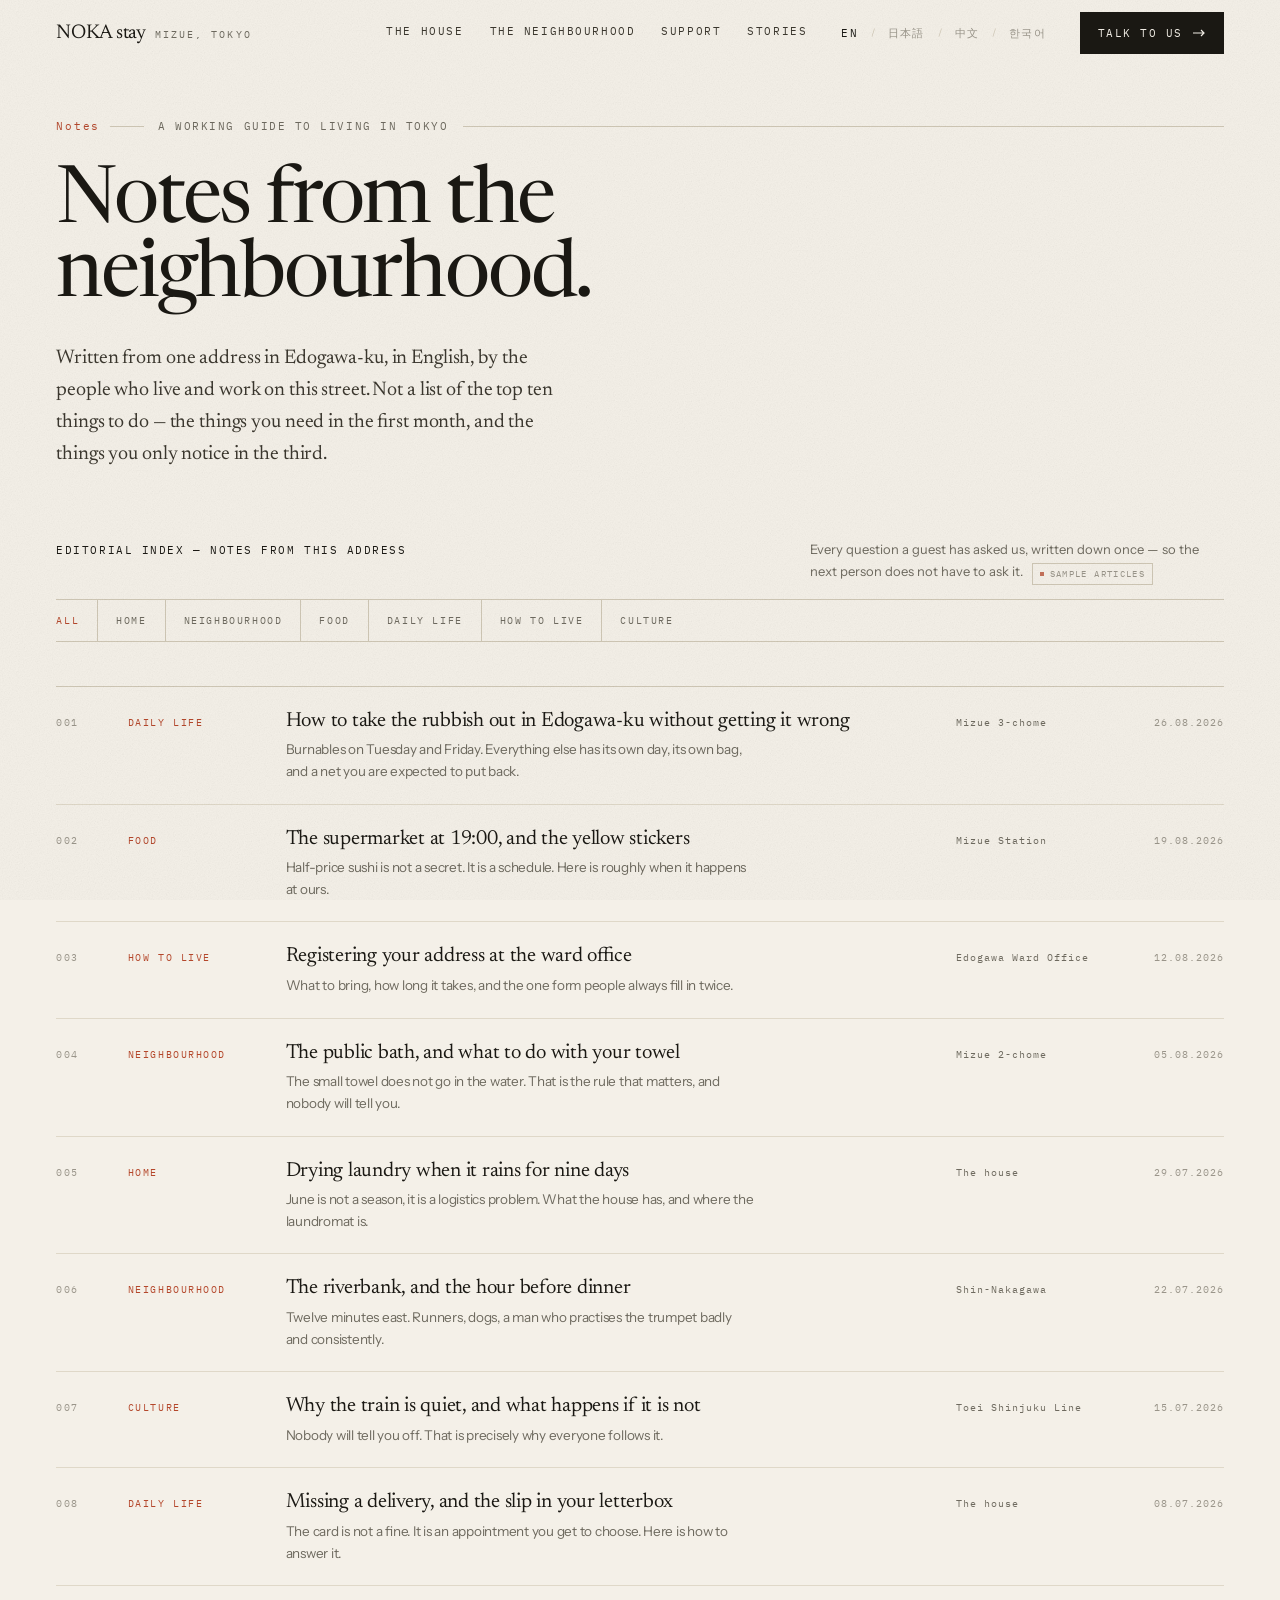
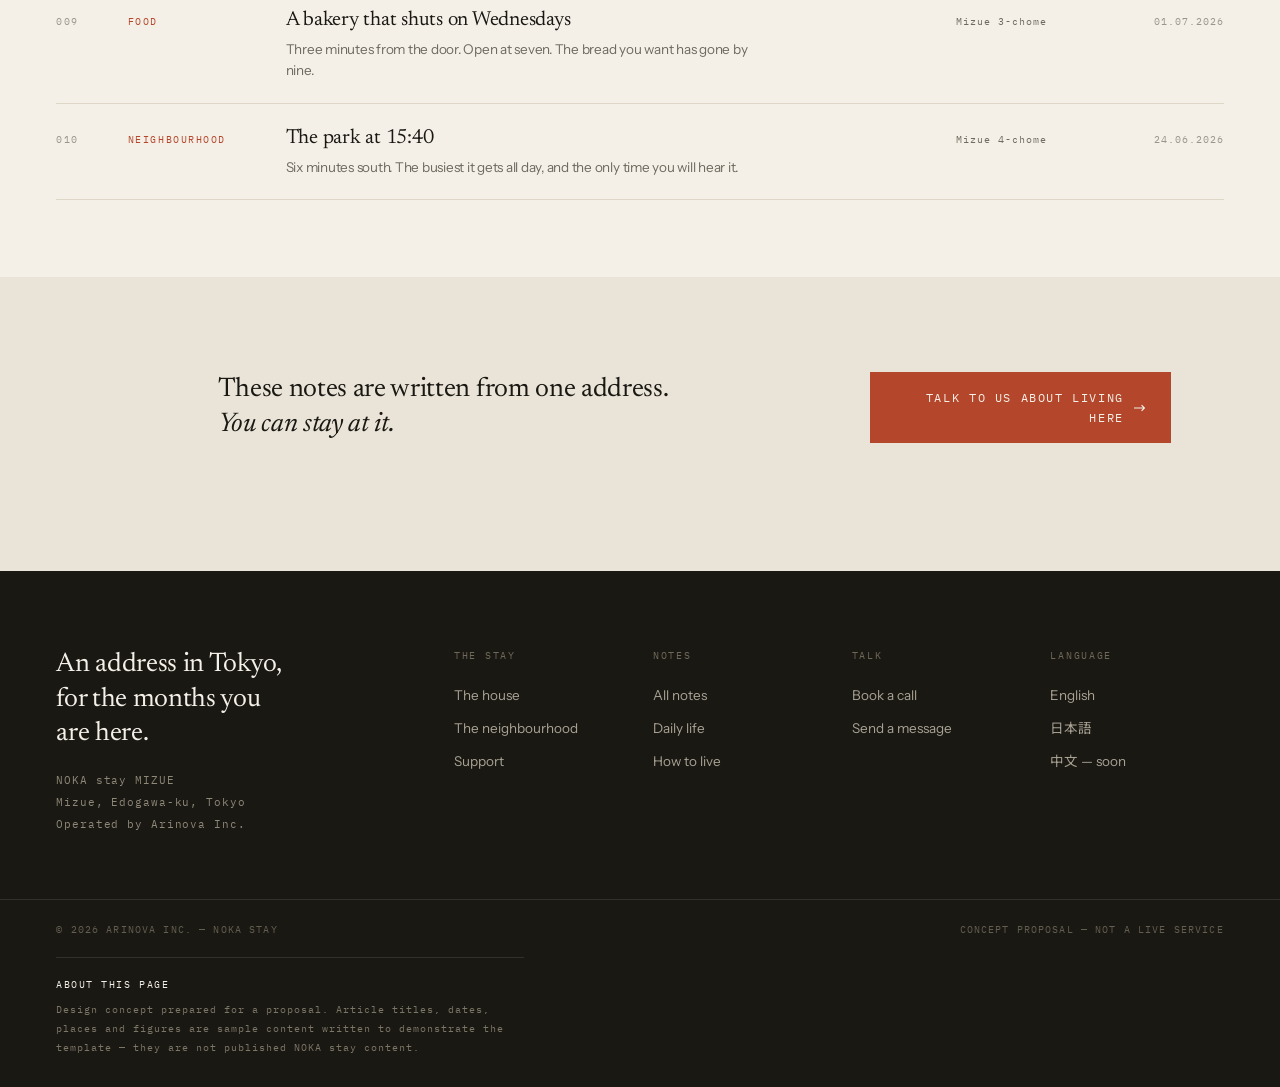
==== commit c096b16d: "Remove invented price from sample article summary Co-Authored-By: Claude Opus 5 <noreply@anthropic.c" ====
--- a/stories.html
+++ b/stories.html
@@ -87,7 +87,7 @@
       <li data-row-cat="hood"><a class="idx__row" href="story.html">
         <span class="idx__no">004</span><span class="idx__cat">Neighbourhood</span>
         <span class="idx__ti">The public bath, and what to do with your towel
-          <span>Nine minutes on foot. 520 yen. The small towel does not go in the water.</span></span>
+          <span>The small towel does not go in the water. That is the rule that matters, and nobody will tell you.</span></span>
         <span class="idx__pl">Mizue 2-chome</span><span class="idx__dt">05.08.2026</span>
         <figure class="plate plate--land t-night idx__peek"><div class="plate__tone"></div><svg class="plate__art"><use href="#p-sento"/></svg><div class="plate__grain"></div></figure>
       </a></li>
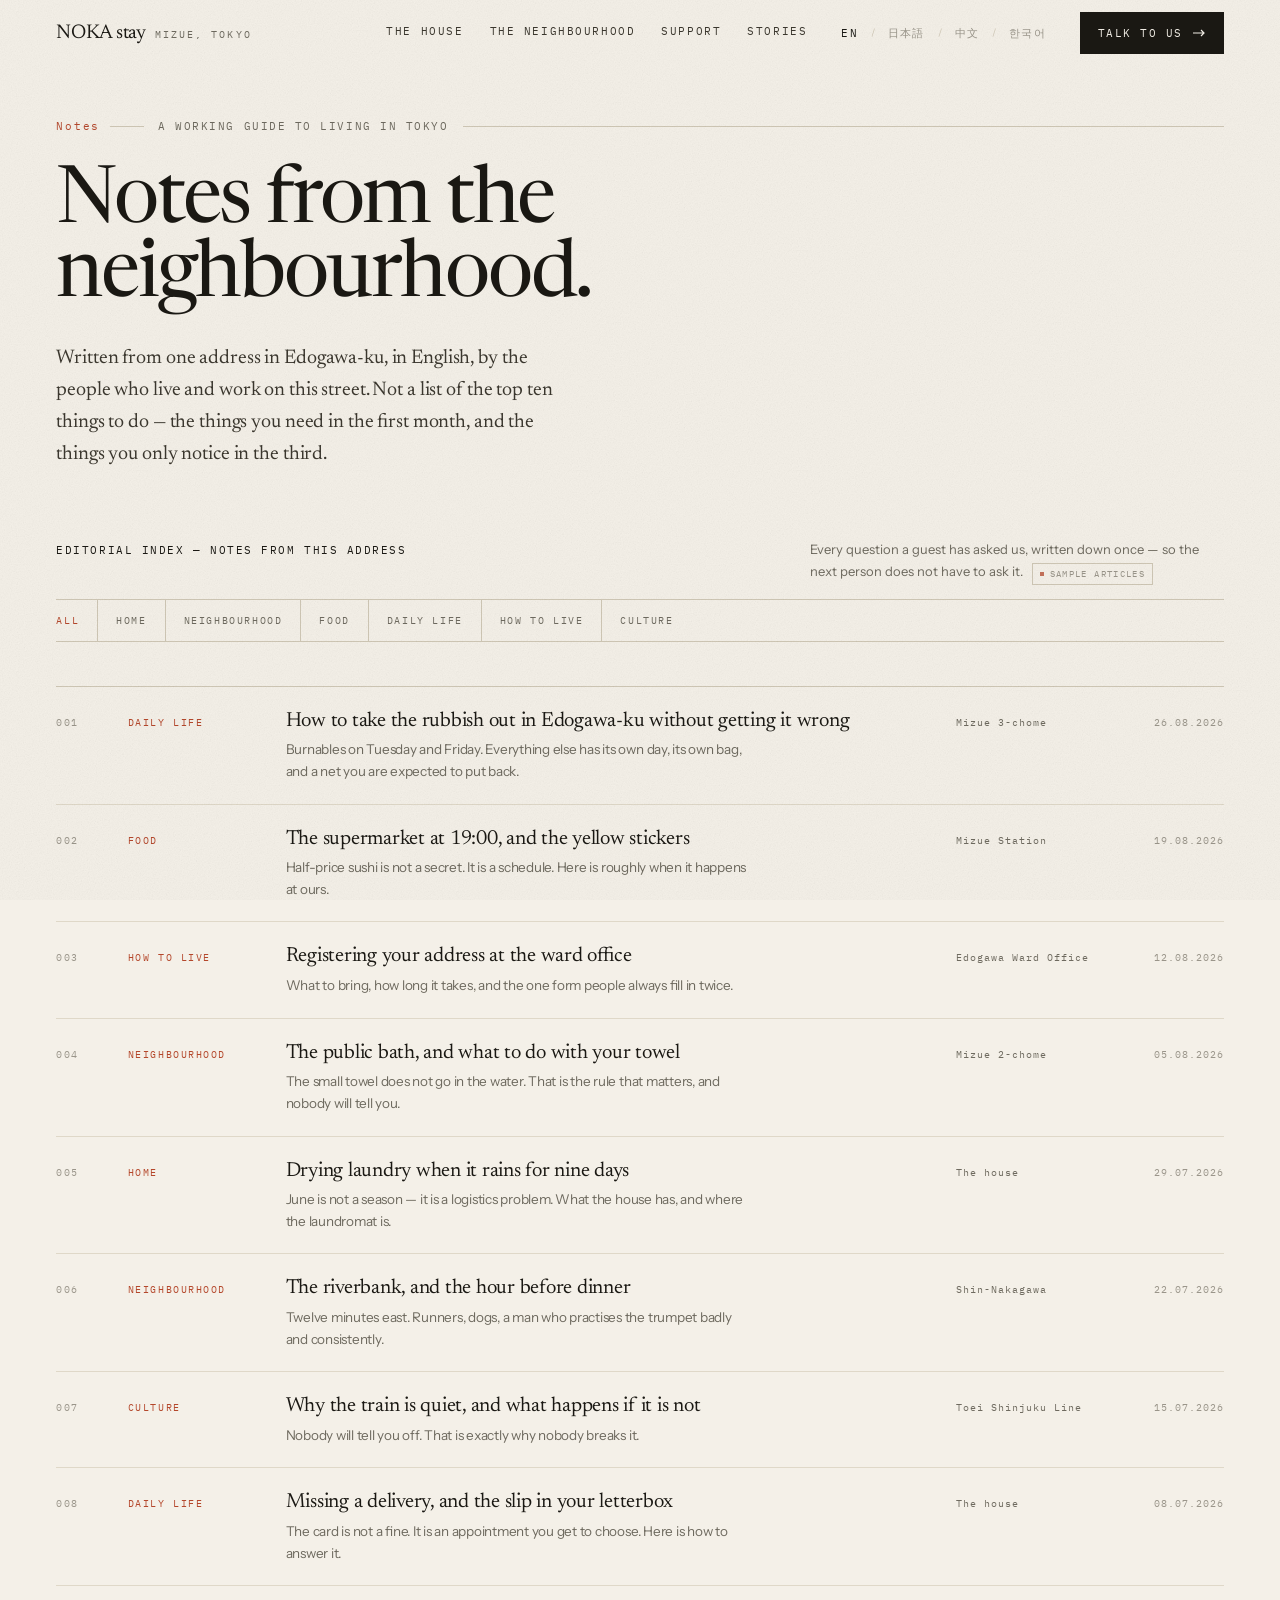
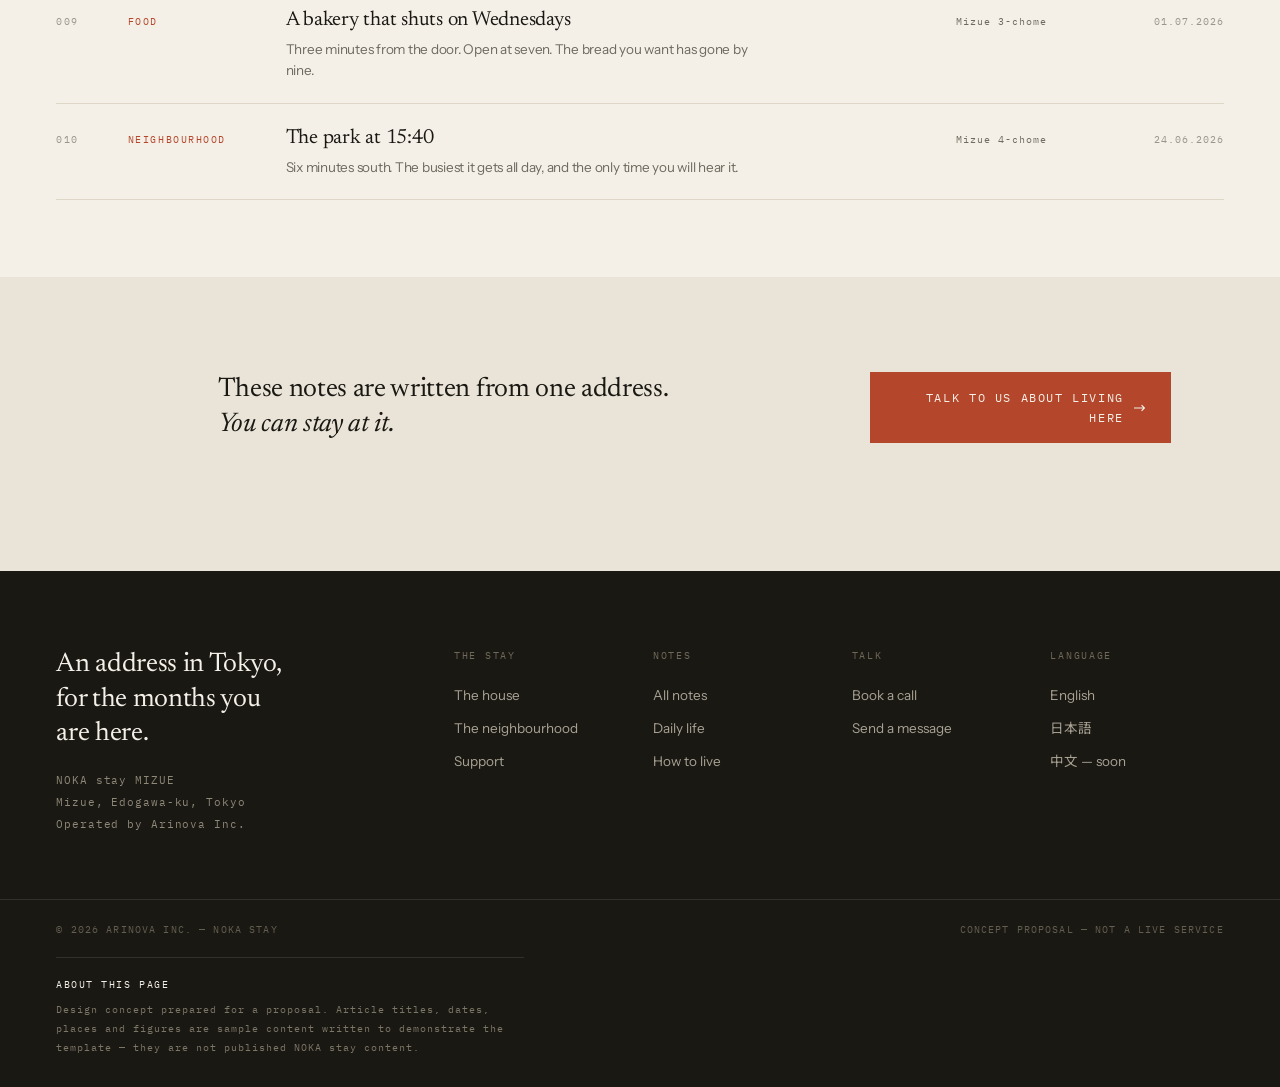
==== commit 121b38af: "English proofread: 13 copy corrections Co-Authored-By: Claude Opus 5 <noreply@anthropic.com>" ====
--- a/stories.html
+++ b/stories.html
@@ -94,7 +94,7 @@
       <li data-row-cat="home"><a class="idx__row" href="story.html">
         <span class="idx__no">005</span><span class="idx__cat">Home</span>
         <span class="idx__ti">Drying laundry when it rains for nine days
-          <span>June is not a season, it is a logistics problem. What the house has, and where the laundromat is.</span></span>
+          <span>June is not a season — it is a logistics problem. What the house has, and where the laundromat is.</span></span>
         <span class="idx__pl">The house</span><span class="idx__dt">29.07.2026</span>
         <figure class="plate plate--land t-day idx__peek"><div class="plate__tone"></div><svg class="plate__art"><use href="#p-laundry"/></svg><div class="plate__grain"></div></figure>
       </a></li>
@@ -108,7 +108,7 @@
       <li data-row-cat="culture"><a class="idx__row" href="story.html">
         <span class="idx__no">007</span><span class="idx__cat">Culture</span>
         <span class="idx__ti">Why the train is quiet, and what happens if it is not
-          <span>Nobody will tell you off. That is precisely why everyone follows it.</span></span>
+          <span>Nobody will tell you off. That is exactly why nobody breaks it.</span></span>
         <span class="idx__pl">Toei Shinjuku Line</span><span class="idx__dt">15.07.2026</span>
         <figure class="plate plate--land t-day idx__peek"><div class="plate__tone"></div><svg class="plate__art"><use href="#p-train"/></svg><div class="plate__grain"></div></figure>
       </a></li>
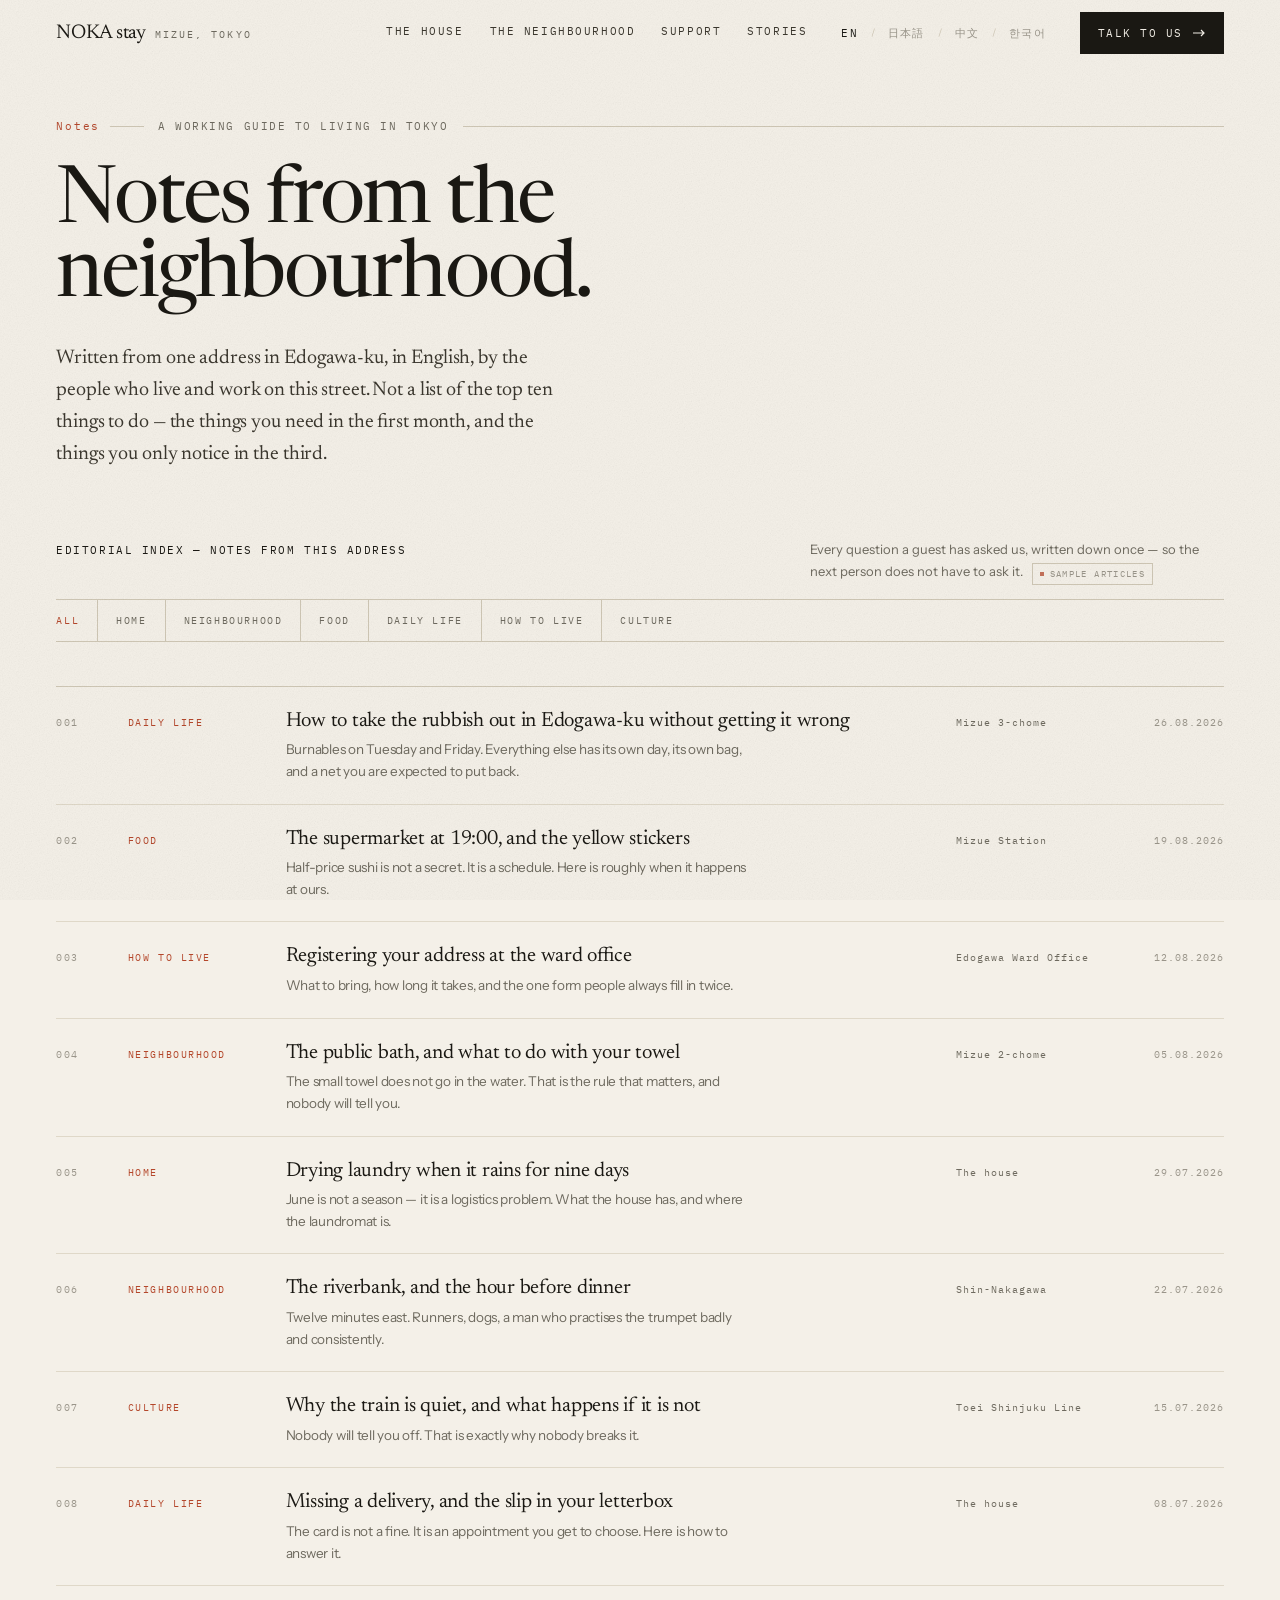
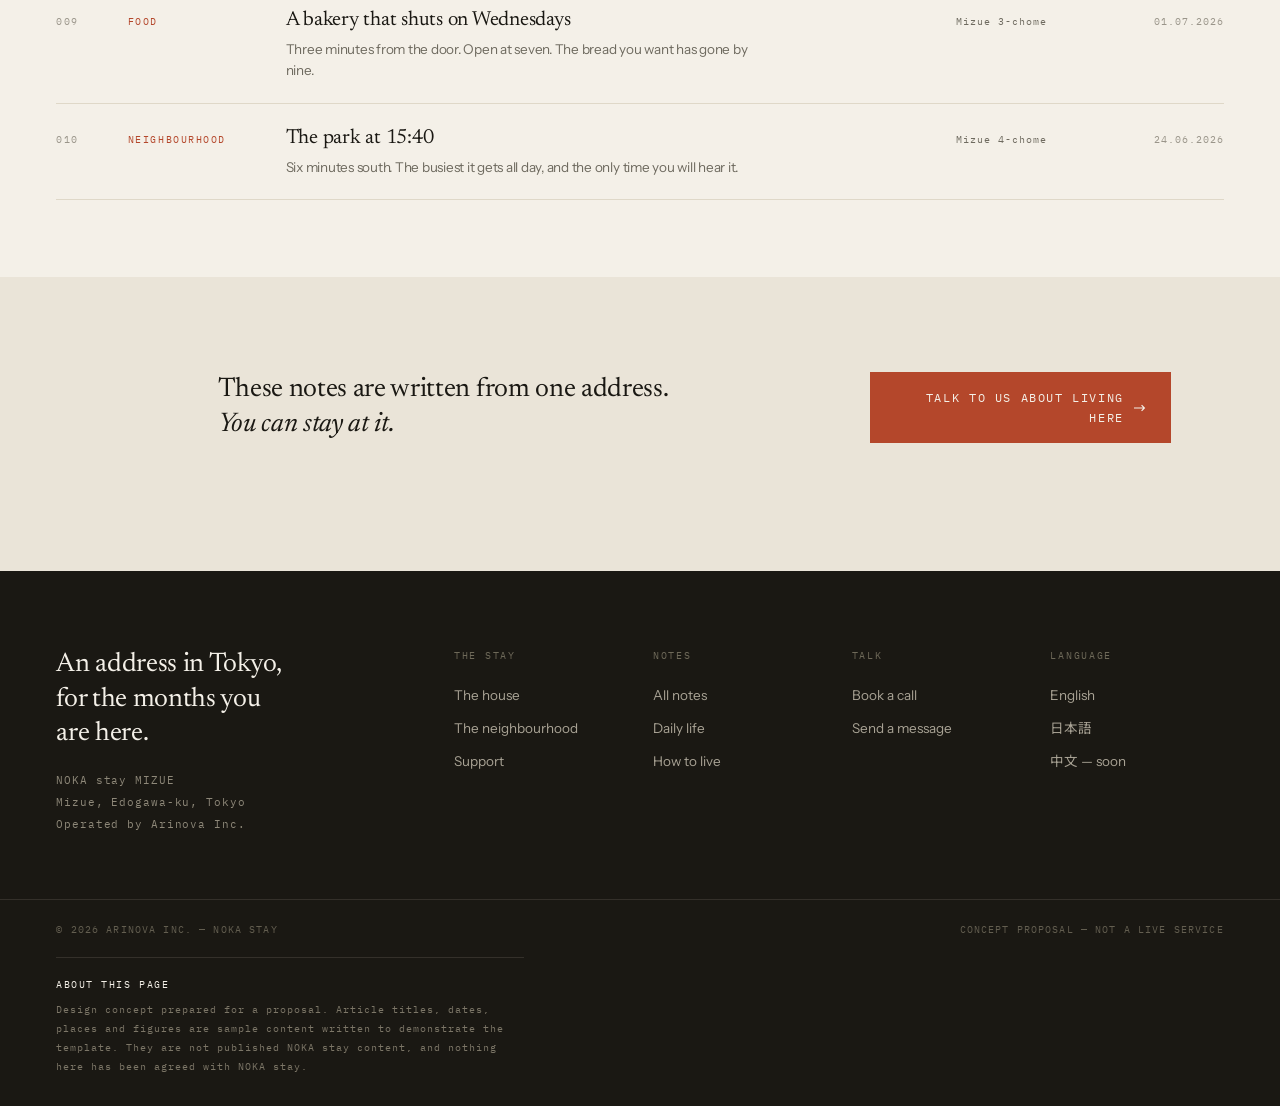
==== commit 5324116c: "Final claim polish: reframe support and consultation as proposed UX Co-Authored-By: Claude Opus 5 <n" ====
--- a/stories.html
+++ b/stories.html
@@ -162,7 +162,8 @@
   <div class="wrap ft__bot"><p>© 2026 Arinova Inc. — NOKA stay</p><p>Concept proposal — not a live service</p></div>
   <div class="wrap"><p class="ft__note"><b>About this page</b>
     Design concept prepared for a proposal. Article titles, dates, places and figures are sample content
-    written to demonstrate the template — they are not published NOKA stay content.</p></div>
+    written to demonstrate the template. They are not published NOKA stay content, and nothing here
+    has been agreed with NOKA stay.</p></div>
 </footer>
 <div class="mbar"><div class="mbar__t"><b>Mizue, Edogawa-ku</b><span>A whole house, built for long stays</span></div><a class="btn btn--acc" href="index.html#talk">Talk to us</a></div>
 <script src="js/plates.js"></script>
--- a/css/app.css
+++ b/css/app.css
@@ -42,6 +42,8 @@
 .invert .prov { color: #8A8474; border-color: var(--rule-ink); }
 .band__over .prov { color: rgba(244,240,232,.7); border-color: rgba(244,240,232,.3); }
 .provline { display: flex; align-items: center; gap: 12px; flex-wrap: wrap; }
+.provline--head { margin-top: clamp(16px, 1.8vw, 22px); }
+.prov--wide { letter-spacing: .14em; }
 
 /* 01 — typography -------------------------------------------------------- */
 .d1, .d2, .d3 { font-family: var(--ff-display); font-weight: 400; color: var(--ink); }
@@ -763,6 +765,7 @@
   .map__side { grid-column: 8 / 13; }
   .shead__ti { grid-column: 3 / 11; }
   .shead__ai { display: none; }
+  /* ただし仮表示タグだけは消してはいけない（見出し側に複製している） */
   .idx__row { grid-template-columns: 40px 116px 1fr 96px; }
   .idx__pl { display: none; }
   .idx__peek { right: 78px; width: 140px; }
